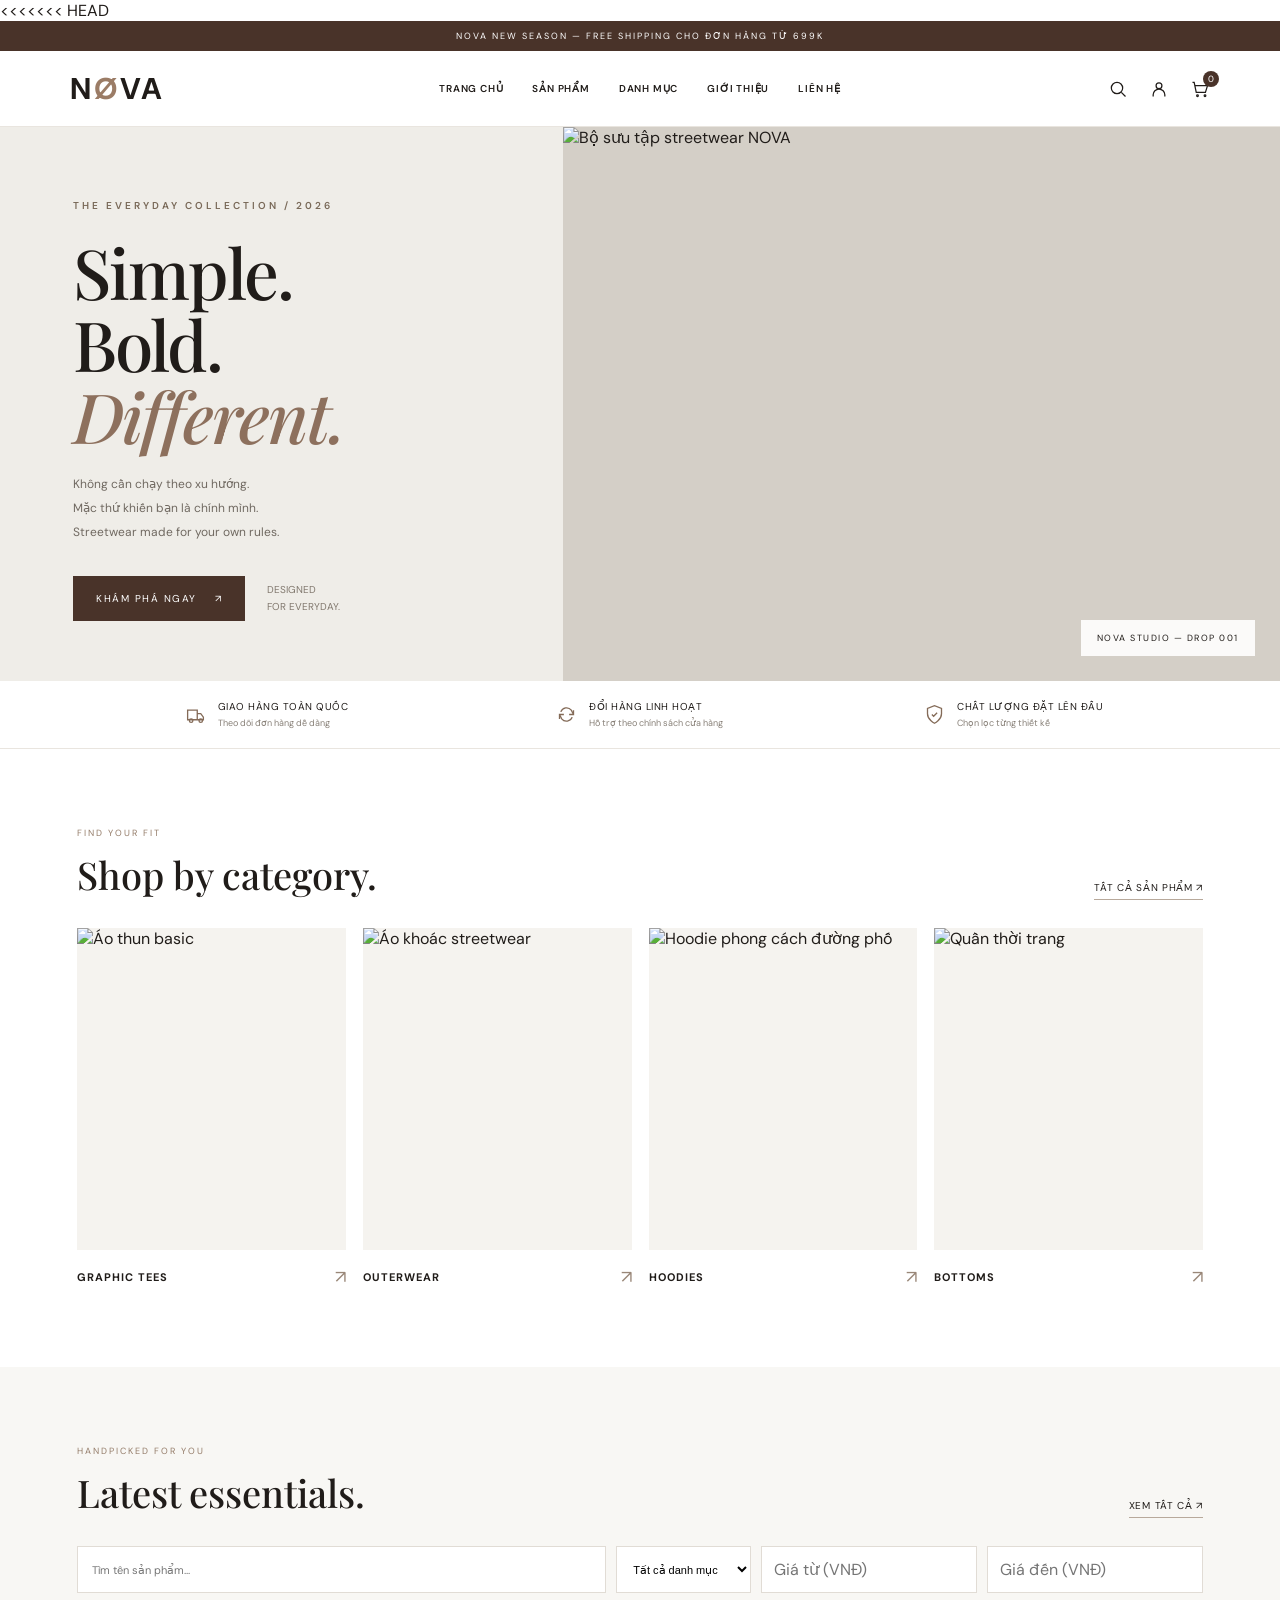
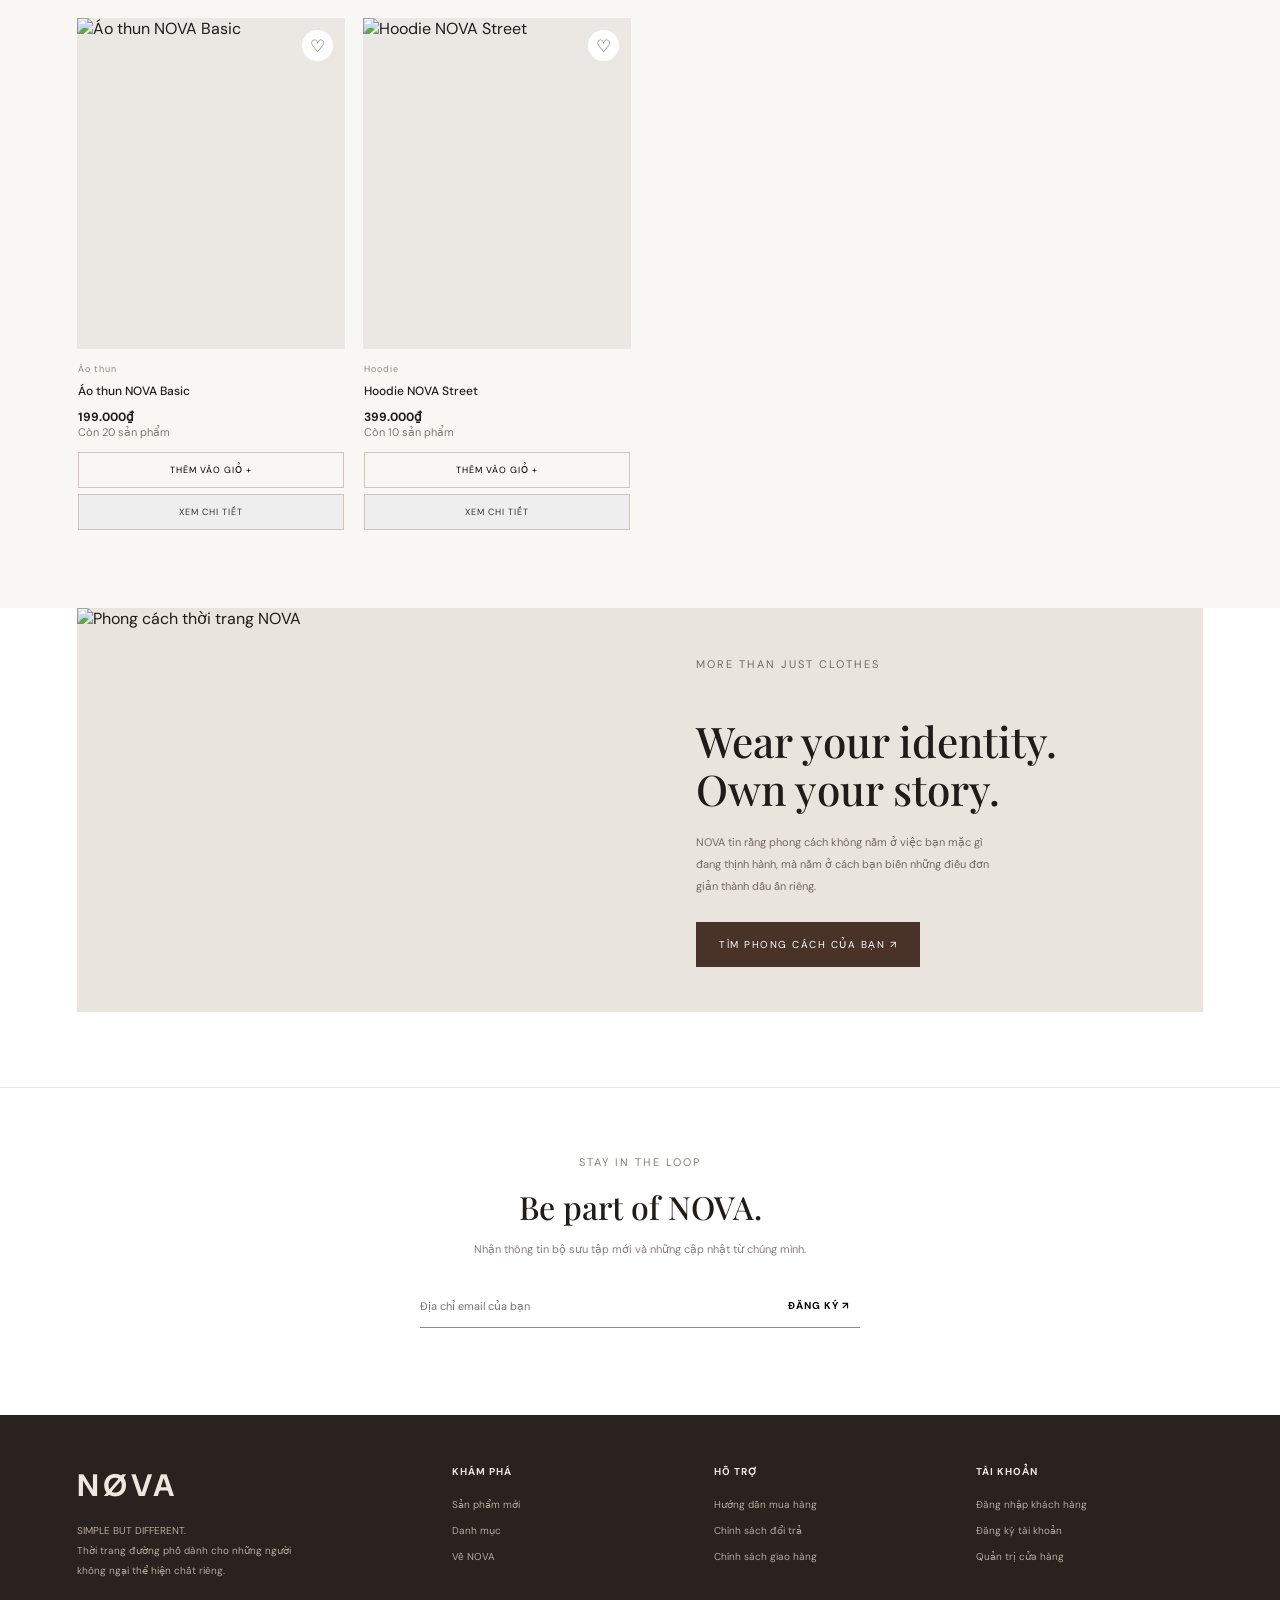
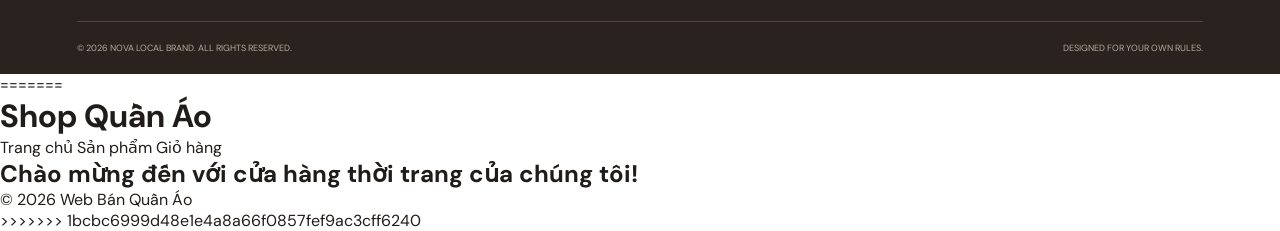
==== index.html @ 9c4a320a "Fresh commit: Day toan bo code do an" ====
<!DOCTYPE html>
<html lang="vi">
<head>
<<<<<<< HEAD
<meta charset="UTF-8">
<meta name="viewport" content="width=device-width, initial-scale=1.0">
<title>NOVA — Wear Your Identity</title>

<link rel="preconnect" href="https://fonts.googleapis.com">
<link rel="preconnect" href="https://fonts.gstatic.com" crossorigin>
<link href="https://fonts.googleapis.com/css2?family=DM+Sans:wght@400;500;600;700&family=Playfair+Display:wght@500;600;700&display=swap" rel="stylesheet">

<link rel="stylesheet" href="assets/css/index.css">
</head>

<body>

<div class="announcement">
    NOVA NEW SEASON — FREE SHIPPING CHO ĐƠN HÀNG TỪ 699K
</div>

<header class="header">
    <a href="index.html" class="logo">N<span>Ø</span>VA</a>

    <nav class="nav" id="mainNav">
        <a href="index.html">TRANG CHỦ</a>
        <a href="#products">SẢN PHẨM</a>
        <a href="#categories">DANH MỤC</a>
        <a href="#story">GIỚI THIỆU</a>
        <a href="#footer">LIÊN HỆ</a>
    </nav>

    <div class="header-actions">
        <button class="icon-btn menu-toggle" onclick="toggleMenu()" aria-label="Mở menu">
            <svg viewBox="0 0 24 24" fill="none" stroke="currentColor">
                <path d="M3 7h18M3 12h18M3 17h18"/>
            </svg>
        </button>

        <button class="icon-btn" onclick="focusSearch()" aria-label="Tìm kiếm">
            <svg viewBox="0 0 24 24" fill="none" stroke="currentColor">
                <circle cx="10.8" cy="10.8" r="6.8"/>
                <path d="m16 16 5 5"/>
            </svg>
        </button>

        <button class="icon-btn" onclick="openAccount()" aria-label="Tài khoản">
            <svg viewBox="0 0 24 24" fill="none" stroke="currentColor">
                <circle cx="12" cy="8" r="3.5"/>
                <path d="M5 21v-2a7 7 0 0 1 14 0v2"/>
            </svg>
        </button>

        <button class="icon-btn" onclick="openCart()" aria-label="Giỏ hàng">
            <svg viewBox="0 0 24 24" fill="none" stroke="currentColor">
                <path d="M3 4h2l2.5 12h11L21 8H6"/>
                <circle cx="9" cy="20" r="1"/>
                <circle cx="18" cy="20" r="1"/>
            </svg>
            <span class="cart-count" id="cartCount">0</span>
        </button>
    </div>
</header>

<main>

    <section class="hero">
        <div class="hero-copy">
            <span class="eyebrow">THE EVERYDAY COLLECTION / 2026</span>
            <h1>Simple.<br>Bold.<br><em>Different.</em></h1>

            <p class="hero-desc">
                Không cần chạy theo xu hướng.<br>
                Mặc thứ khiến bạn là chính mình.<br>
                Streetwear made for your own rules.
            </p>

            <div class="hero-bottom">
                <a class="btn-primary" href="#products">
                    KHÁM PHÁ NGAY <span>↗</span>
                </a>
                <span class="hero-note">DESIGNED<br>FOR EVERYDAY.</span>
            </div>
        </div>

        <div class="hero-image">
            <img
                src="https://images.unsplash.com/photo-1529139574466-a303027c1d8b?auto=format&fit=crop&w=1400&q=85"
                alt="Bộ sưu tập streetwear NOVA"
                fetchpriority="high">
            <div class="hero-label">NOVA STUDIO — DROP 001</div>
        </div>
    </section>

    <section class="benefits">
        <div class="benefit">
            <svg viewBox="0 0 24 24" fill="none" stroke="currentColor">
                <path d="M3 7h11v11H3zM14 11h4l3 4v3h-7z"/>
                <circle cx="7" cy="19" r="2"/><circle cx="18" cy="19" r="2"/>
            </svg>
            <div>GIAO HÀNG TOÀN QUỐC<small>Theo dõi đơn hàng dễ dàng</small></div>
        </div>

        <div class="benefit">
            <svg viewBox="0 0 24 24" fill="none" stroke="currentColor">
                <path d="M20 7v5h-5M4 17v-5h5"/>
                <path d="M5.5 9a7 7 0 0 1 12-2L20 12M4 12l2.5 5a7 7 0 0 0 12-2"/>
            </svg>
            <div>ĐỔI HÀNG LINH HOẠT<small>Hỗ trợ theo chính sách cửa hàng</small></div>
        </div>

        <div class="benefit">
            <svg viewBox="0 0 24 24" fill="none" stroke="currentColor">
                <path d="M12 22s8-4 8-11V5l-8-3-8 3v6c0 7 8 11 8 11z"/>
                <path d="m9 12 2 2 4-4"/>
            </svg>
            <div>CHẤT LƯỢNG ĐẶT LÊN ĐẦU<small>Chọn lọc từng thiết kế</small></div>
        </div>
    </section>

    <section class="section" id="categories">
        <div class="section-heading">
            <div>
                <p class="section-kicker">FIND YOUR FIT</p>
                <h2>Shop by category.</h2>
            </div>
            <a href="#products" class="text-link">TẤT CẢ SẢN PHẨM ↗</a>
        </div>

        <div class="categories">
            <a class="category-card" href="#products" onclick="filterCategory('Áo thun')">
                <div class="category-image">
                    <img src="https://images.unsplash.com/photo-1521572163474-6864f9cf17ab?auto=format&fit=crop&w=700&q=80" alt="Áo thun basic" loading="lazy">
                </div>
                <div class="category-caption"><h3>GRAPHIC TEES</h3><span>↗</span></div>
            </a>

            <a class="category-card" href="#products" onclick="filterCategory('Áo khoác')">
                <div class="category-image">
                    <img src="https://images.unsplash.com/photo-1551028719-00167b16eac5?auto=format&fit=crop&w=700&q=80" alt="Áo khoác streetwear" loading="lazy">
                </div>
                <div class="category-caption"><h3>OUTERWEAR</h3><span>↗</span></div>
            </a>

            <a class="category-card" href="#products" onclick="filterCategory('Hoodie')">
                <div class="category-image">
                    <img src="https://images.unsplash.com/photo-1556821840-3a63f95609a7?auto=format&fit=crop&w=700&q=80" alt="Hoodie phong cách đường phố" loading="lazy">
                </div>
                <div class="category-caption"><h3>HOODIES</h3><span>↗</span></div>
            </a>

            <a class="category-card" href="#products" onclick="filterCategory('Quần')">
                <div class="category-image">
                    <img src="https://images.unsplash.com/photo-1542272604-787c3835535d?auto=format&fit=crop&w=700&q=80" alt="Quần thời trang" loading="lazy">
                </div>
                <div class="category-caption"><h3>BOTTOMS</h3><span>↗</span></div>
            </a>
        </div>
    </section>

    <section class="section product-section" id="products">
        <div class="section-heading">
            <div>
                <p class="section-kicker">HANDPICKED FOR YOU</p>
                <h2>Latest essentials.</h2>
            </div>
            <a href="#products" class="text-link" onclick="clearFilter()">XEM TẤT CẢ ↗</a>
        </div>

        <div class="toolbar" style="display:flex;gap:10px;margin-bottom:25px;flex-wrap:wrap">
            <input
                id="productSearch"
                type="search"
                placeholder="Tìm tên sản phẩm..."
                oninput="renderProducts()"
                style="padding:12px 14px;flex:1;min-width:180px;border:1px solid #e1dcd5;outline-color:#8d705d;background:white;font-size:11px">

            <select id="categoryFilter" onchange="renderProducts()"
                style="padding:12px;border:1px solid #e1dcd5;background:white;font-size:11px;min-width:135px">
                <option value="">Tất cả danh mục</option>
                <option value="Áo thun">Áo thun</option>
                <option value="Áo khoác">Áo khoác</option>
                <option value="Hoodie">Hoodie</option>
                <option value="Quần">Quần</option>
                <option value="Phụ kiện">Phụ kiện</option>
            </select>
            <input id="minPrice" type="number" min="0" placeholder="Giá từ (VNĐ)" oninput="renderProducts()" style="padding:12px;border:1px solid #e1dcd5;min-width:130px">
            <input id="maxPrice" type="number" min="0" placeholder="Giá đến (VNĐ)" oninput="renderProducts()" style="padding:12px;border:1px solid #e1dcd5;min-width:130px">
        </div>

        <div class="product-grid" id="productGrid"></div>
        <p id="noProducts" style="display:none;text-align:center;padding:35px;font-size:12px;color:#81786e">Không tìm thấy sản phẩm phù hợp.</p>
    </section>

    <section class="editorial" id="story">
        <div class="editorial-image">
            <img src="https://images.unsplash.com/photo-1523398002811-999ca8dec234?auto=format&fit=crop&w=1000&q=85" alt="Phong cách thời trang NOVA" loading="lazy">
        </div>
        <div class="editorial-copy">
            <p class="section-kicker">MORE THAN JUST CLOTHES</p>
            <h2>Wear your identity.<br>Own your story.</h2>
            <p>
                NOVA tin rằng phong cách không nằm ở việc bạn mặc gì đang thịnh hành,
                mà nằm ở cách bạn biến những điều đơn giản thành dấu ấn riêng.
            </p>
            <a class="btn-primary" href="#categories">TÌM PHONG CÁCH CỦA BẠN ↗</a>
        </div>
    </section>

    <section class="newsletter">
        <p class="section-kicker">STAY IN THE LOOP</p>
        <h2>Be part of NOVA.</h2>
        <p>Nhận thông tin bộ sưu tập mới và những cập nhật từ chúng mình.</p>

        <form class="newsletter-form" onsubmit="subscribe(event)">
            <input type="email" id="newsletterEmail" placeholder="Địa chỉ email của bạn" required>
            <button type="submit">ĐĂNG KÝ ↗</button>
        </form>
        <p id="newsletterMessage" style="margin-top:12px"></p>
    </section>

</main>

<footer class="footer" id="footer">
    <div class="footer-main">
        <div class="footer-about">
            <div class="footer-logo">NØVA</div>
            <p>
                SIMPLE BUT DIFFERENT.<br>
                Thời trang đường phố dành cho những người
                không ngại thể hiện chất riêng.
            </p>
        </div>

        <div class="footer-col">
            <h4>KHÁM PHÁ</h4>
            <a href="#products">Sản phẩm mới</a>
            <a href="#categories">Danh mục</a>
            <a href="#story">Về NOVA</a>
        </div>

        <div class="footer-col">
            <h4>HỖ TRỢ</h4>
            <a href="#footer">Hướng dẫn mua hàng</a>
            <a href="#footer">Chính sách đổi trả</a>
            <a href="#footer">Chính sách giao hàng</a>
        </div>

        <div class="footer-col">
            <h4>TÀI KHOẢN</h4>
            <a href="login.html">Đăng nhập khách hàng</a>
            <a href="login.html">Đăng ký tài khoản</a>
            <a href="loginadmin.html">Quản trị cửa hàng</a>
        </div>
    </div>

    <div class="footer-bottom">
        <span>© 2026 NOVA LOCAL BRAND. ALL RIGHTS RESERVED.</span>
        <span>DESIGNED FOR YOUR OWN RULES.</span>
    </div>
</footer>

<div class="overlay" id="overlay" onclick="closeCart()"></div>

<aside class="cart-drawer" id="cartDrawer">
    <div class="cart-head">
        <h2>Your shopping bag.</h2>
        <button class="close-cart" onclick="closeCart()" aria-label="Đóng giỏ hàng">×</button>
    </div>

    <div id="cartItems"></div>

    <div class="cart-total">
        <span>TỔNG CỘNG</span>
        <span id="cartTotal">0₫</span>
    </div>

    <a href="#" onclick="openCheckout(event)" class="btn-primary cart-checkout">
        TIẾN HÀNH ĐẶT HÀNG ↗
    </a>

    <p style="font-size:10px;color:#94877d;line-height:1.8;margin-top:15px">
        Đăng nhập hoặc đăng ký tài khoản để tiếp tục mua sắm.
    </p>
</aside>

<div class="checkout-overlay" id="checkoutOverlay" onclick="closeCheckout()"></div>
<section class="checkout-modal" id="checkoutModal" role="dialog" aria-modal="true" aria-labelledby="checkoutTitle">
  <button class="checkout-close" type="button" onclick="closeCheckout()" aria-label="Đóng">×</button>
  <p class="eyebrow">NOVA CHECKOUT</p>
  <h2 id="checkoutTitle">Thông tin giao hàng</h2>
  <p class="checkout-note">Kiểm tra thông tin trước khi xác nhận đơn hàng của bạn.</p>
  <form id="checkoutForm" onsubmit="placeOrder(event)">
    <label for="checkoutName">Họ và tên</label>
    <input id="checkoutName" name="fullname" required autocomplete="name" />
    
    <label for="checkoutPhone">Số điện thoại</label>
    <input id="checkoutPhone" name="phone" type="tel" maxlength="10" placeholder="Nhập đúng 10 chữ số (ví dụ: 0912345678)" required autocomplete="tel" inputmode="numeric" oninput="this.value = this.value.replace(/[^0-9]/g, '').slice(0, 10);" pattern="[0-9]{10}" title="Số điện thoại phải gồm đúng 10 chữ số" />
    
    <label for="savedAddress">Địa chỉ đã lưu</label>
    <select id="savedAddress" onchange="selectSavedAddress()"><option value="">Nhập địa chỉ mới</option></select>
    
    <label for="checkoutAddress">Địa chỉ nhận hàng</label>
    <textarea id="checkoutAddress" name="address" required rows="3" placeholder="Số nhà, đường, phường/xã, quận/huyện, tỉnh/thành"></textarea>
    
    <label for="checkoutPayment">Phương thức thanh toán</label>
    <select id="checkoutPayment" name="payment_method" required>
      <option value="COD">Thanh toán khi nhận hàng (COD)</option>
      <option value="BANK_TRANSFER">Chuyển khoản ngân hàng</option>
    </select>
    
    <div class="checkout-total"><span>Tổng thanh toán</span><strong id="checkoutTotal">0₫</strong></div>
    <p id="checkoutMessage" class="checkout-message" role="status"></p>
    <button class="btn-primary checkout-submit" id="checkoutSubmit" type="submit">XÁC NHẬN ĐẶT HÀNG ↗</button>
  </form>
</section>

<div class="checkout-overlay" id="productDetailOverlay" onclick="closeProductDetail()"></div>
<section class="checkout-modal" id="productDetailModal" role="dialog" aria-modal="true" aria-labelledby="detailName">
  <button class="checkout-close" type="button" onclick="closeProductDetail()" aria-label="Đóng">×</button>
  <img id="detailImage" alt="" style="width:100%;max-height:260px;object-fit:cover;border-radius:8px;margin-bottom:14px">
  <p class="eyebrow" id="detailCategory"></p><h2 id="detailName"></h2><p id="detailPrice" class="product-price"></p>
  <p id="detailDescription"></p><p id="detailStock"></p>
  <button class="btn-primary checkout-submit" id="detailAddButton" type="button">THÊM VÀO GIỎ</button>
</section>

<div class="checkout-overlay" id="accountOverlay" onclick="closeAccount()"></div>
<section class="checkout-modal" id="accountModal" role="dialog" aria-modal="true" aria-labelledby="accountTitle">
  <button class="checkout-close" type="button" onclick="closeAccount()" aria-label="Đóng">×</button>
  <p class="eyebrow">NOVA ACCOUNT</p><h2 id="accountTitle">Tài khoản của bạn</h2><p id="accountStatus" class="checkout-message"></p>
  <form id="profileForm" onsubmit="saveProfile(event)">
    <label for="profileName">Họ tên</label><input id="profileName" required>
    
    <label for="profilePhone">Số điện thoại</label>
    <input id="profilePhone" type="tel" maxlength="10" placeholder="Nhập đúng 10 chữ số" required inputmode="numeric" oninput="this.value = this.value.replace(/[^0-9]/g, '').slice(0, 10);" pattern="[0-9]{10}" title="Số điện thoại phải gồm đúng 10 chữ số">
    
    <label for="profileAddress">Địa chỉ thường dùng</label><textarea id="profileAddress" rows="2"></textarea>
    <button class="btn-primary checkout-submit" type="submit">LƯU THÔNG TIN</button>
  </form>
  <div style="display:flex;gap:10px;flex-wrap:wrap;margin-top:14px">
    <button class="btn-primary" id="btnOrderHistory" type="button" onclick="showOrderHistory()">ĐƠN HÀNG ĐÃ MUA</button>
    <button class="btn-primary" id="btnLogout" type="button" onclick="customerLogout()">ĐĂNG XUẤT</button>
    <a class="btn-primary" id="btnLoginRegister" href="login.html">ĐĂNG NHẬP / ĐĂNG KÝ</a>
  </div>
  <div id="customerOrderHistory" style="margin-top:16px"></div>
</section>

<div class="toast" id="toast" role="status"></div>

<script src="js/index.js"></script>

=======
    <meta charset="UTF-8">
    <meta name="viewport" content="width=device-width, initial-scale=1.0">
    <title>Web Bán Quần Áo</title>
    <!-- Liên kết file CSS -->
    <link rel="stylesheet" href="assets/css/style.css">
    <link rel="stylesheet" href="assets/css/home.css">
</head>
<body>
    <!-- Header của trang web -->
    <header>
        <h1>Shop Quần Áo</h1>
        <nav>
            <a href="index.html">Trang chủ</a>
            <a href="products.html">Sản phẩm</a>
            <a href="cart.html">Giỏ hàng</a>
        </nav>
    </header>

    <!-- Nội dung chính -->
    <main>
        <h2>Chào mừng đến với cửa hàng thời trang của chúng tôi!</h2>
    </main>

    <!-- Footer -->
    <footer>
        <p>&copy; 2026 Web Bán Quần Áo</p>
    </footer>

    <!-- Liên kết file JavaScript -->
    <script src="assets/js/main.js"></script>
>>>>>>> 1bcbc6999d48e1e4a8a66f0857fef9ac3cff6240
</body>
</html>
---- assets/css/index.css ----
/* CSS được tách từ index.html; giữ nguyên giao diện gốc NOVA. */
:root {
    --brown: #493329;
    --dark: #201c19;
    --cream: #f5f3ef;
    --white: #fff;
    --gray: #888078;
    --line: #e9e5df;
}

* {
    margin: 0;
    padding: 0;
    box-sizing: border-box;
}

html { scroll-behavior: smooth; }

body {
    font-family: 'DM Sans', sans-serif;
    color: var(--dark);
    background: #fff;
}

a {
    color: inherit;
    text-decoration: none;
}

button, input { font: inherit; }
button { cursor: pointer; }

/* ANNOUNCEMENT */

.announcement {
    height: 30px;
    display: flex;
    justify-content: center;
    align-items: center;
    background: var(--brown);
    color: white;
    font-size: 9px;
    letter-spacing: 2px;
    text-align: center;
    padding: 0 10px;
}

/* HEADER */

.header {
    height: 76px;
    padding: 0 5.5%;
    display: grid;
    grid-template-columns: 1fr auto 1fr;
    align-items: center;
    border-bottom: 1px solid var(--line);
    background: #fff;
    position: sticky;
    top: 0;
    z-index: 100;
}

.logo {
    font-size: 30px;
    font-weight: 700;
    letter-spacing: 3px;
}

.logo span { color: #9b7c66; }

.nav {
    display: flex;
    gap: 29px;
    align-items: center;
    height: 100%;
}

.nav a {
    height: 100%;
    display: flex;
    align-items: center;
    font-size: 10px;
    font-weight: 600;
    letter-spacing: .8px;
    position: relative;
}

.nav a::after {
    content: "";
    position: absolute;
    height: 1px;
    bottom: 20px;
    left: 0;
    width: 0;
    background: var(--brown);
    transition: .25s;
}

.nav a:hover::after { width: 100%; }

.header-actions {
    display: flex;
    justify-content: flex-end;
    align-items: center;
    gap: 21px;
}

.icon-btn {
    border: none;
    background: transparent;
    color: var(--dark);
    display: flex;
    align-items: center;
    justify-content: center;
    position: relative;
}

.icon-btn svg {
    width: 20px;
    height: 20px;
    stroke-width: 1.5;
}

.cart-count {
    position: absolute;
    right: -9px;
    top: -8px;
    background: var(--brown);
    color: white;
    border-radius: 50%;
    font-size: 9px;
    width: 16px;
    height: 16px;
    display: grid;
    place-items: center;
}

.menu-toggle { display: none; }

/* HERO */

.hero {
    margin: 0 0 0;
    background: #efede8;
    min-height: 540px;
    display: grid;
    grid-template-columns: 44% 56%;
    overflow: hidden;
}

.hero-copy {
    padding: 72px 8% 60px 13%;
    display: flex;
    flex-direction: column;
    align-items: flex-start;
    justify-content: center;
    position: relative;
    z-index: 2;
}

.eyebrow {
    font-size: 10px;
    letter-spacing: 3px;
    color: #796958;
    font-weight: 600;
}

.hero h1 {
    font-family: 'Playfair Display', Georgia, serif;
    font-size: clamp(45px, 5.4vw, 77px);
    font-weight: 500;
    line-height: 1.04;
    letter-spacing: -2px;
    margin: 24px 0 20px;
}

.hero h1 em {
    font-weight: 500;
    color: #8d705d;
}

.hero-desc {
    font-size: 12px;
    color: #706961;
    line-height: 2;
    max-width: 280px;
}

.hero-bottom {
    margin-top: 32px;
    display: flex;
    align-items: center;
    gap: 22px;
}

.btn-primary {
    display: inline-flex;
    justify-content: center;
    align-items: center;
    gap: 18px;
    background: var(--brown);
    color: white;
    border: 1px solid var(--brown);
    padding: 15px 22px;
    font-size: 10px;
    letter-spacing: 1.5px;
    transition: .25s;
}

.btn-primary:hover {
    background: #725342;
    border-color: #725342;
}

.hero-note {
    font-size: 10px;
    color: #81786e;
    line-height: 1.7;
}

.hero-image {
    min-height: 540px;
    position: relative;
    background: #d4cfc7;
    overflow: hidden;
}

.hero-image img {
    position: absolute;
    width: 100%;
    height: 100%;
    inset: 0;
    object-fit: cover;
    object-position: center 40%;
    transition: transform .8s;
}

.hero:hover .hero-image img { transform: scale(1.025); }

.hero-label {
    position: absolute;
    bottom: 25px;
    right: 25px;
    background: rgba(255,255,255,.9);
    padding: 12px 16px;
    font-size: 9px;
    letter-spacing: 1.5px;
}

/* TRUST STRIP */

.benefits {
    display: grid;
    grid-template-columns: repeat(3,1fr);
    border-bottom: 1px solid var(--line);
    padding: 19px 7%;
    gap: 20px;
}

.benefit {
    display: flex;
    align-items: center;
    justify-content: center;
    gap: 12px;
    font-size: 10px;
    letter-spacing: .5px;
}

.benefit svg {
    width: 21px;
    height: 21px;
    stroke: #846b58;
    stroke-width: 1.5;
    flex-shrink: 0;
}

.benefit small {
    display: block;
    font-size: 9px;
    color: var(--gray);
    margin-top: 4px;
    letter-spacing: 0;
}

/* SECTION */

.section {
    padding: 78px 6%;
}

.section-heading {
    display: flex;
    justify-content: space-between;
    align-items: flex-end;
    gap: 20px;
    margin-bottom: 28px;
}

.section-kicker {
    font-size: 9px;
    letter-spacing: 2px;
    color: #947c69;
    margin-bottom: 10px;
}

.section-heading h2 {
    font-family: 'Playfair Display', Georgia, serif;
    font-size: clamp(27px, 3vw, 38px);
    font-weight: 500;
}

.text-link {
    font-size: 10px;
    letter-spacing: .7px;
    border-bottom: 1px solid #b8a99b;
    padding-bottom: 5px;
    white-space: nowrap;
}

/* CATEGORY */

.categories {
    display: grid;
    grid-template-columns: repeat(4,1fr);
    gap: 17px;
}

.category-card { min-width: 0; }

.category-image {
    aspect-ratio: 3 / 3.6;
    overflow: hidden;
    background: var(--cream);
    position: relative;
}

.category-image img {
    width: 100%;
    height: 100%;
    object-fit: cover;
    transition: transform .5s;
}

.category-card:hover .category-image img {
    transform: scale(1.05);
}

.category-caption {
    padding-top: 15px;
    display: flex;
    justify-content: space-between;
    align-items: center;
}

.category-caption h3 {
    font-size: 11px;
    letter-spacing: 1px;
}

.category-caption span {
    font-size: 18px;
    color: #998778;
}

/* PRODUCT */

.product-section { background: #f8f7f4; }

.product-grid {
    display: grid;
    grid-template-columns: repeat(4,minmax(0,1fr));
    gap: 18px;
}

.product-card { min-width: 0; }

.product-image {
    background: #ebe8e3;
    position: relative;
    overflow: hidden;
    aspect-ratio: 3 / 3.7;
}

.product-image img {
    width: 100%;
    height: 100%;
    object-fit: cover;
    transition: transform .55s;
}

.product-card:hover .product-image img {
    transform: scale(1.045);
}

.product-tag {
    position: absolute;
    top: 12px;
    left: 12px;
    padding: 7px 9px;
    background: #fff;
    font-size: 8px;
    letter-spacing: 1px;
}

.heart-btn {
    position: absolute;
    right: 12px;
    top: 12px;
    background: white;
    border: none;
    width: 31px;
    height: 31px;
    border-radius: 50%;
    font-size: 17px;
    color: #57453a;
}

.product-info { padding: 14px 1px 0; }

.product-category {
    font-size: 9px;
    color: #94877d;
    letter-spacing: 1px;
    margin-bottom: 7px;
}

.product-name {
    font-size: 12px;
    font-weight: 500;
    line-height: 1.5;
}

.product-price {
    font-size: 12px;
    font-weight: 700;
    margin-top: 9px;
}

.product-price del {
    font-size: 10px;
    color: #a29a93;
    font-weight: 400;
    margin-left: 5px;
}

.add-btn {
    margin-top: 13px;
    padding: 11px 8px;
    width: 100%;
    background: transparent;
    border: 1px solid #cfc5bb;
    font-size: 9px;
    letter-spacing: 1px;
    transition: .2s;
}

.add-btn:hover {
    background: var(--brown);
    color: white;
    border-color: var(--brown);
}

/* EDITORIAL BANNER */

.editorial {
    margin: 0 6% 75px;
    min-height: 340px;
    background: #e9e4dd;
    display: grid;
    grid-template-columns: 1fr 1fr;
    overflow: hidden;
}

.editorial-image {
    min-height: 340px;
    overflow: hidden;
}

.editorial-image img {
    width: 100%;
    height: 100%;
    object-fit: cover;
}

.editorial-copy {
    padding: 45px 10%;
    display: flex;
    flex-direction: column;
    justify-content: center;
    align-items: flex-start;
}

.editorial-copy h2 {
    font: 500 clamp(30px,3.3vw,46px)/1.15 'Playfair Display', Georgia, serif;
    margin: 17px 0;
}

.editorial-copy p {
    color: #746a60;
    font-size: 11px;
    line-height: 2;
    max-width: 300px;
    margin-bottom: 25px;
}

/* NEWSLETTER */

.newsletter {
    text-align: center;
    padding: 65px 20px 75px;
    border-top: 1px solid var(--line);
}

.newsletter h2 {
    font: 500 32px 'Playfair Display', Georgia, serif;
    margin: 12px 0;
}

.newsletter p {
    font-size: 11px;
    color: var(--gray);
    line-height: 1.8;
}

.newsletter-form {
    display: flex;
    max-width: 440px;
    margin: 25px auto 0;
    border-bottom: 1px solid #988879;
}

.newsletter-form input {
    flex: 1;
    min-width: 0;
    padding: 14px 0;
    border: none;
    outline: none;
    font-size: 11px;
}

.newsletter-form button {
    border: none;
    background: white;
    font-size: 10px;
    font-weight: 700;
    letter-spacing: 1px;
    padding: 0 10px;
}

/* FOOTER */

.footer {
    background: #29221e;
    color: #eee7e0;
    padding: 50px 6% 20px;
}

.footer-main {
    display: grid;
    grid-template-columns: 1.5fr 1fr 1fr 1fr;
    gap: 35px;
    padding-bottom: 40px;
}

.footer-logo {
    font-size: 31px;
    font-weight: 700;
    letter-spacing: 4px;
}

.footer-about p {
    color: #b7a99d;
    font-size: 10px;
    line-height: 2;
    max-width: 230px;
    margin-top: 15px;
}

.footer-col h4 {
    font-size: 10px;
    letter-spacing: 1px;
    margin-bottom: 20px;
}

.footer-col a {
    display: block;
    font-size: 10px;
    color: #b7a99d;
    margin-bottom: 13px;
}

.footer-col a:hover { color: white; }

.footer-bottom {
    border-top: 1px solid #51443b;
    padding-top: 20px;
    display: flex;
    justify-content: space-between;
    gap: 15px;
    flex-wrap: wrap;
    color: #b7a99d;
    font-size: 9px;
}

/* CART DRAWER */

.overlay {
    position: fixed;
    inset: 0;
    background: rgba(0,0,0,.35);
    z-index: 199;
    display: none;
}

.overlay.show { display: block; }

.cart-drawer {
    position: fixed;
    right: -420px;
    top: 0;
    height: 100%;
    width: min(390px,100%);
    z-index: 200;
    background: white;
    padding: 25px;
    transition: right .3s;
    overflow-y: auto;
}

.cart-drawer.show { right: 0; }

.cart-head {
    display: flex;
    justify-content: space-between;
    align-items: center;
    padding-bottom: 20px;
    border-bottom: 1px solid var(--line);
}

.cart-head h2 {
    font: 500 25px 'Playfair Display', Georgia, serif;
}

.close-cart {
    border: none;
    background: none;
    font-size: 25px;
}

.cart-item {
    padding: 17px 0;
    border-bottom: 1px solid var(--line);
    font-size: 12px;
    line-height: 2;
}

.cart-item button {
    border: none;
    background: transparent;
    text-decoration: underline;
    font-size: 10px;
    color: #80604a;
}

.cart-total {
    display: flex;
    justify-content: space-between;
    padding: 22px 0;
    font-size: 13px;
    font-weight: 700;
}

.cart-checkout { width: 100%; }

.toast {
    position: fixed;
    left: 50%;
    bottom: 25px;
    transform: translate(-50%,20px);
    background: #30231c;
    color: white;
    padding: 13px 22px;
    font-size: 11px;
    opacity: 0;
    pointer-events: none;
    transition: .25s;
    z-index: 300;
}

.toast.show {
    opacity: 1;
    transform: translate(-50%,0);
}


.checkout-overlay { position: fixed; inset: 0; background: rgba(24,18,14,.58); opacity: 0; visibility: hidden; transition: .25s; z-index: 400; }
.checkout-overlay.show { opacity: 1; visibility: visible; }
.checkout-modal { position: fixed; z-index: 401; top: 50%; left: 50%; width: min(560px, calc(100% - 30px)); max-height: 88vh; overflow-y: auto; padding: 34px; background: #fffdfb; color: #30231c; transform: translate(-50%,-46%); opacity: 0; visibility: hidden; transition: .25s; box-shadow: 0 18px 70px rgba(0,0,0,.2); }
.checkout-modal.show { transform: translate(-50%,-50%); opacity: 1; visibility: visible; }
.checkout-close { position: absolute; top: 12px; right: 16px; border: 0; background: transparent; font-size: 28px; cursor: pointer; color: #30231c; }
.checkout-modal h2 { margin: 7px 0 8px; font-size: 26px; }
.checkout-note { margin: 0 0 22px; color: #887d74; font-size: 12px; line-height: 1.6; }
.checkout-modal form { display: grid; gap: 9px; }
.checkout-modal label { margin-top: 5px; font-size: 11px; font-weight: 700; }
.checkout-modal input, .checkout-modal textarea, .checkout-modal select { width: 100%; box-sizing: border-box; border: 1px solid #ddd2c8; border-radius: 0; background: white; padding: 12px; color: #30231c; font: inherit; font-size: 13px; outline-color: #80604a; }
.checkout-total { display: flex; justify-content: space-between; align-items: center; padding: 17px 0 8px; border-top: 1px solid #e8ded6; margin-top: 12px; font-size: 13px; }
.checkout-total strong { font-size: 18px; }
.checkout-message { color: #a33c32; font-size: 12px; min-height: 14px; margin: 0; }
.checkout-submit { width: 100%; border: 0; cursor: pointer; padding: 15px; }
.checkout-submit:disabled { opacity: .6; cursor: wait; }
@media (max-width: 520px) { .checkout-modal { padding: 28px 20px; } .checkout-modal h2 { font-size: 22px; } }

/* RESPONSIVE */

@media (max-width: 900px) {
    .header { padding: 0 4%; }
    .nav { gap: 15px; }
    .nav a { font-size: 9px; }
    .hero { grid-template-columns: 46% 54%; min-height: 450px; }
    .hero-image { min-height: 450px; }
    .hero-copy { padding-left: 9%; }
    .section { padding: 58px 4%; }
    .product-grid, .categories { gap: 12px; }
    .footer-main { grid-template-columns: repeat(2,1fr); }
}

@media (max-width: 650px) {
    .announcement { font-size: 8px; letter-spacing: 1px; }
    .header {
        height: 65px;
        grid-template-columns: 1fr auto auto;
        gap: 18px;
    }
    .logo { font-size: 25px; }
    .menu-toggle { display: flex; }
    .nav {
        display: none;
        position: absolute;
        top: 65px;
        left: 0;
        width: 100%;
        height: auto;
        background: white;
        padding: 12px 6% 20px;
        border-bottom: 1px solid var(--line);
        flex-direction: column;
        align-items: stretch;
        gap: 0;
    }
    .nav.open { display: flex; }
    .nav a { height: 43px; font-size: 10px; }
    .nav a::after { display: none; }
    .header-actions { gap: 15px; }
    .hero { display: flex; flex-direction: column-reverse; }
    .hero-image { min-height: 340px; height: 340px; }
    .hero-copy { padding: 38px 7% 42px; }
    .hero h1 { font-size: 54px; margin: 18px 0; }
    .hero-bottom { margin-top: 23px; }
    .benefits { padding: 17px 4%; gap: 8px; }
    .benefit { gap: 6px; font-size: 8px; align-items: flex-start; }
    .benefit svg { width: 17px; height: 17px; }
    .benefit small { font-size: 8px; }
    .section { padding: 48px 5%; }
    .section-heading { align-items: flex-end; }
    .section-heading h2 { font-size: 28px; }
    .categories { grid-template-columns: repeat(2,minmax(0,1fr)); gap: 24px 12px; }
    .category-image { aspect-ratio: 3/3.5; }
    .product-grid { grid-template-columns: repeat(2,minmax(0,1fr)); gap: 25px 12px; }
    .product-name { font-size: 11px; }
    .product-image { aspect-ratio: 3/3.8; }
    .editorial { margin: 0 5% 50px; grid-template-columns: 1fr; }
    .editorial-image { min-height: 280px; height: 280px; }
    .editorial-copy { padding: 35px 8%; }
    .newsletter { padding: 50px 20px; }
    .newsletter h2 { font-size: 27px; }
    .footer { padding: 38px 6% 20px; }
    .footer-main { gap: 30px 18px; }
}

@media (max-width: 370px) {
    .header { gap: 10px; }
    .header-actions { gap: 11px; }
    .benefit { flex-direction: column; }
    .hero h1 { font-size: 45px; }
}
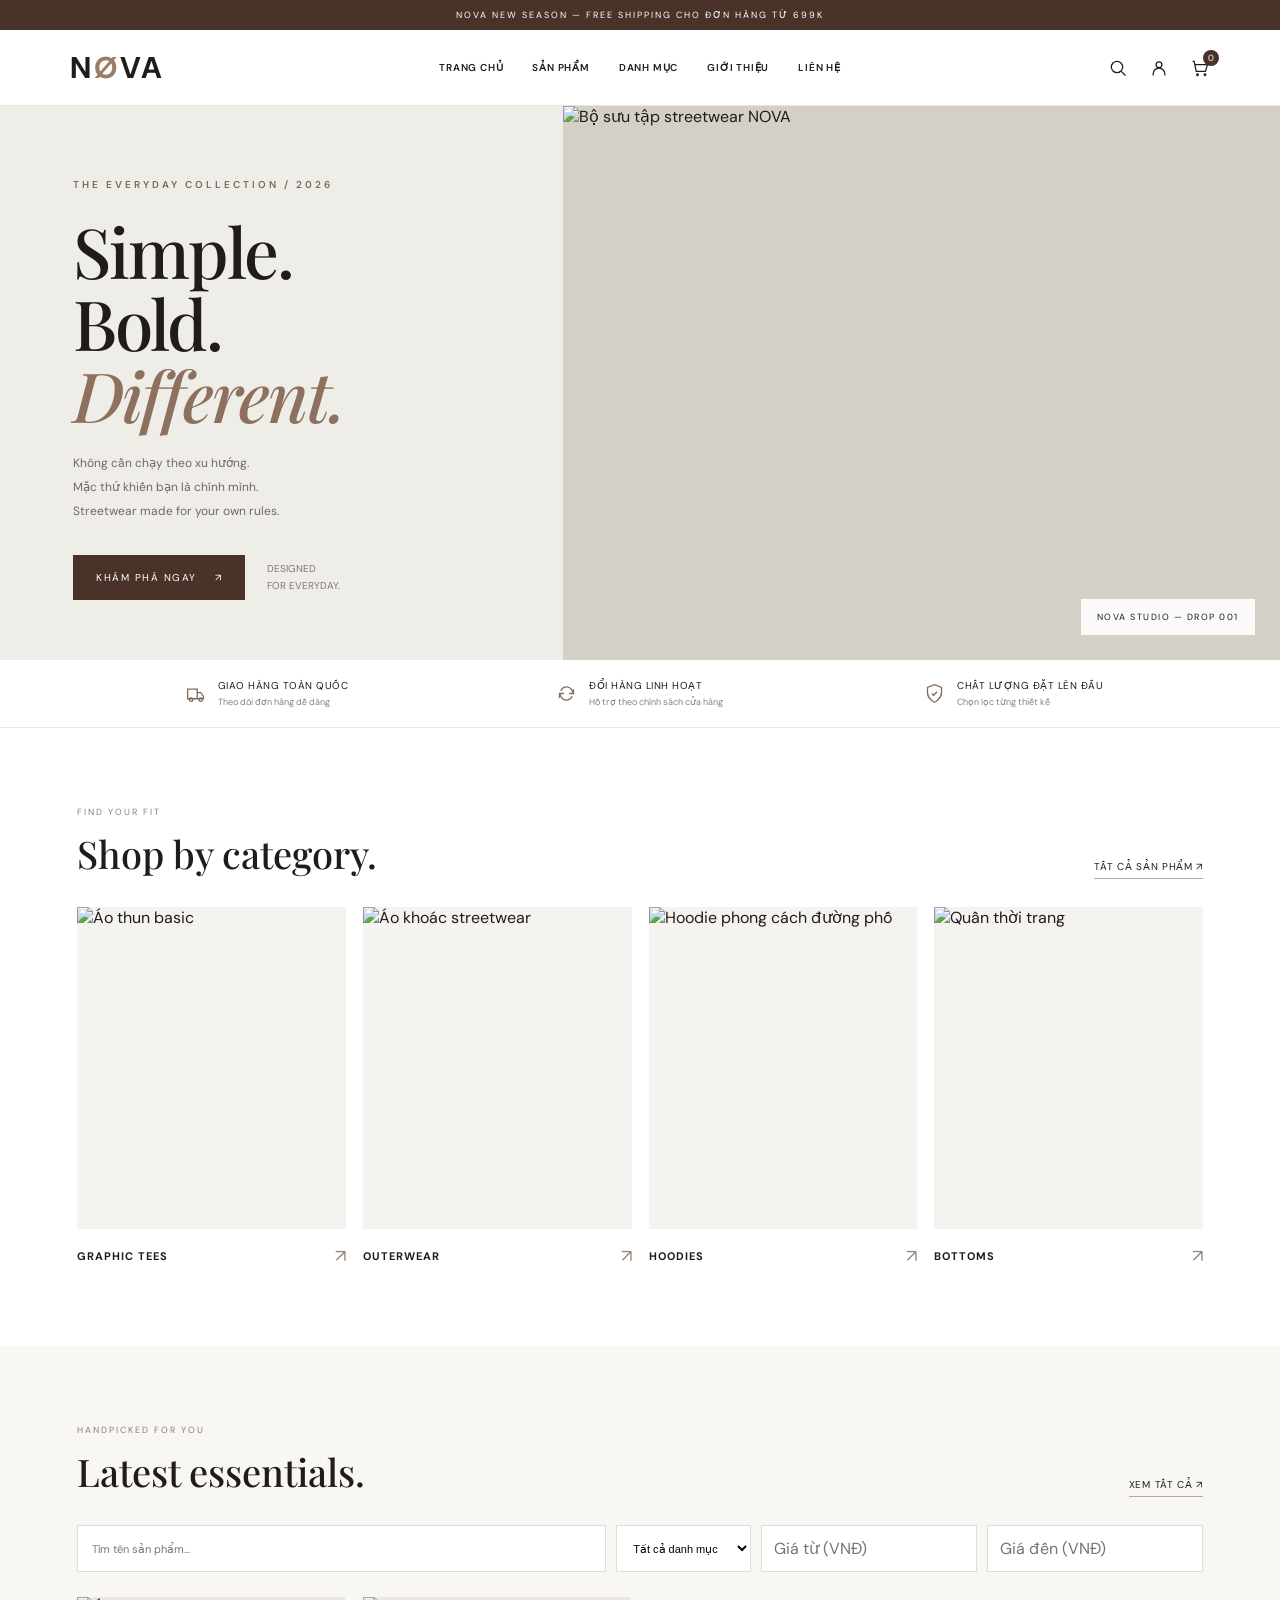
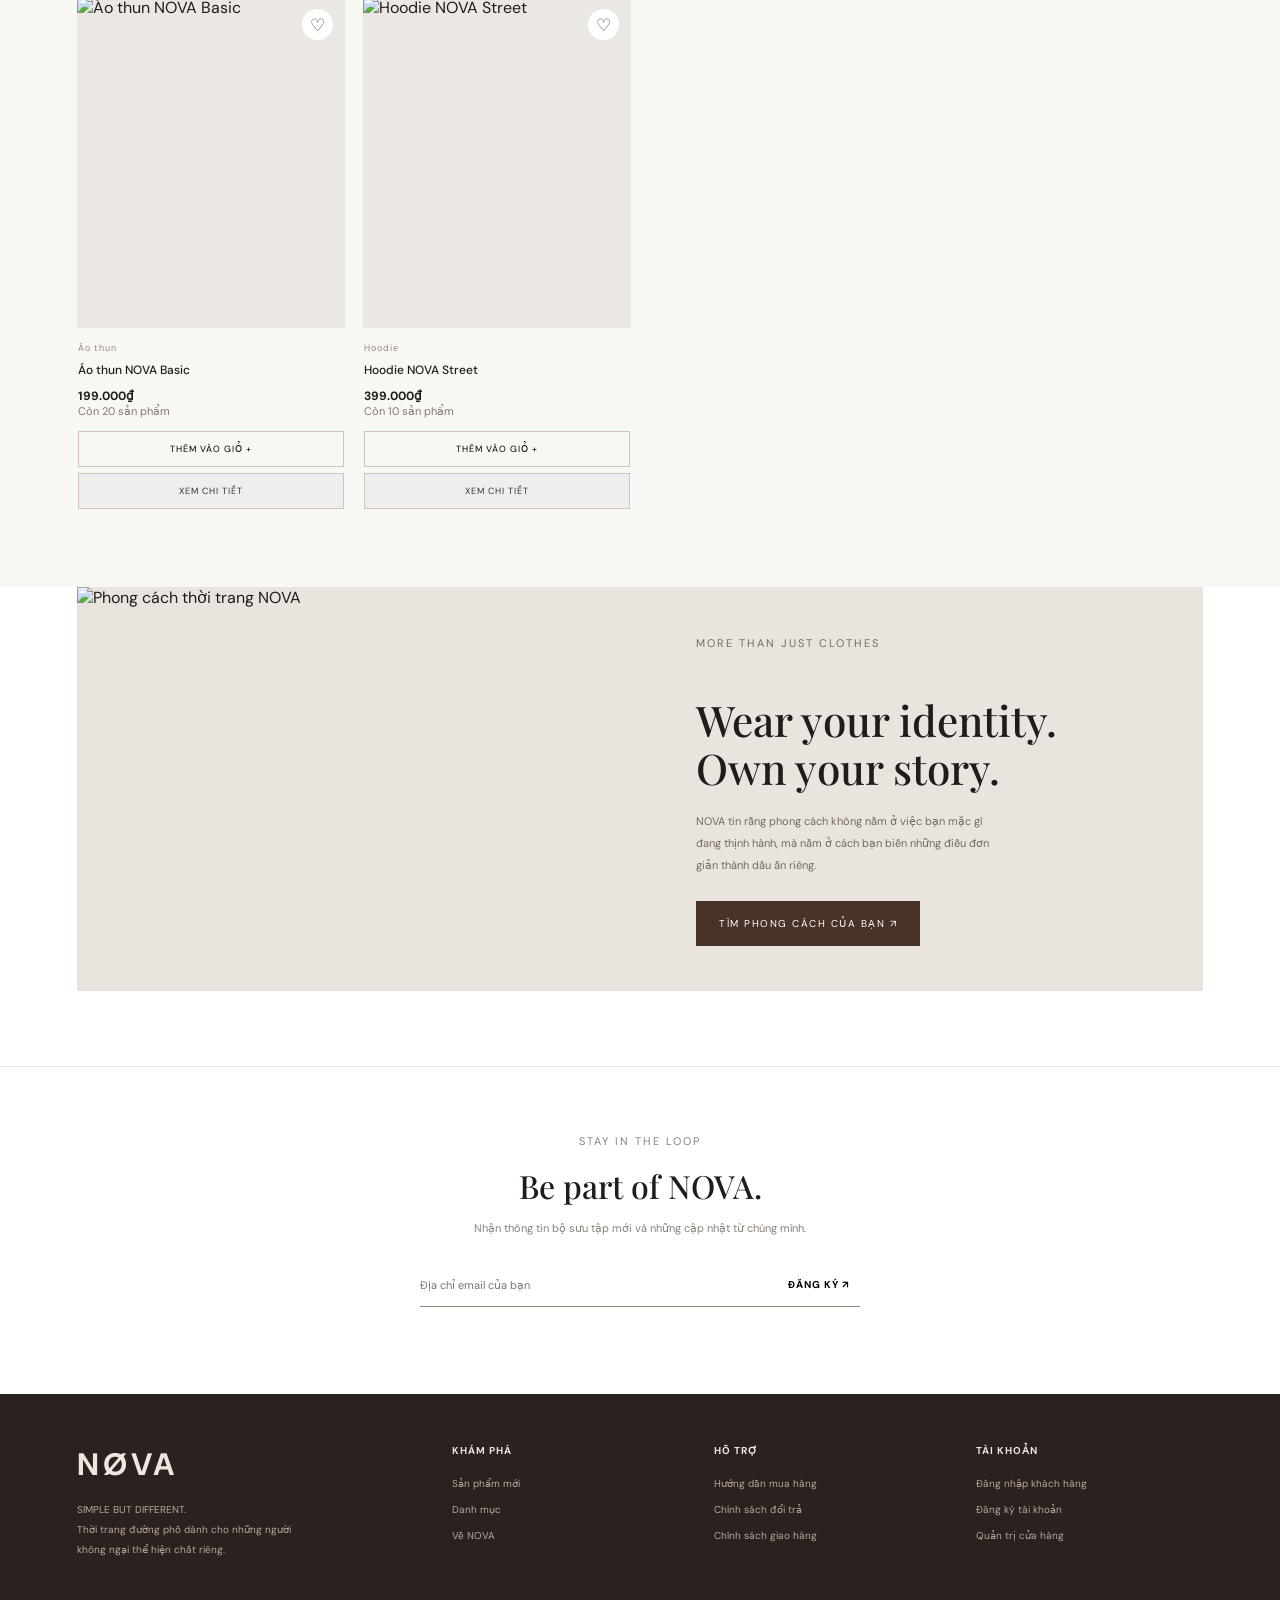
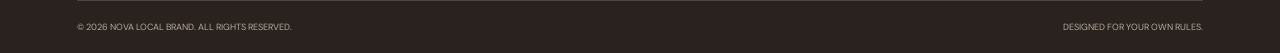
==== commit 8ab0c397: "fix giao diện" ====
--- a/index.html
+++ b/index.html
@@ -1,7 +1,6 @@
 <!DOCTYPE html>
 <html lang="vi">
 <head>
-<<<<<<< HEAD
 <meta charset="UTF-8">
 <meta name="viewport" content="width=device-width, initial-scale=1.0">
 <title>NOVA — Wear Your Identity</title>
@@ -44,12 +43,15 @@
             </svg>
         </button>
 
-        <button class="icon-btn" onclick="openAccount()" aria-label="Tài khoản">
-            <svg viewBox="0 0 24 24" fill="none" stroke="currentColor">
-                <circle cx="12" cy="8" r="3.5"/>
-                <path d="M5 21v-2a7 7 0 0 1 14 0v2"/>
-            </svg>
-        </button>
+        <div style="display:flex;align-items:center;gap:4px">
+            <button class="icon-btn" onclick="openAccount()" aria-label="Tài khoản">
+                <svg viewBox="0 0 24 24" fill="none" stroke="currentColor">
+                    <circle cx="12" cy="8" r="3.5"/>
+                    <path d="M5 21v-2a7 7 0 0 1 14 0v2"/>
+                </svg>
+            </button>
+            <span id="headerCustomerName" onclick="openAccount()" style="font-size:11px;font-weight:600;letter-spacing:0.5px;cursor:pointer;display:none;color:#493329;max-width:110px;overflow:hidden;text-overflow:ellipsis;white-space:nowrap" title="Xem tài khoản của bạn"></span>
+        </div>
 
         <button class="icon-btn" onclick="openCart()" aria-label="Giỏ hàng">
             <svg viewBox="0 0 24 24" fill="none" stroke="currentColor">
@@ -280,33 +282,71 @@
     </a>
 
     <p style="font-size:10px;color:#94877d;line-height:1.8;margin-top:15px">
-        Đăng nhập hoặc đăng ký tài khoản để tiếp tục mua sắm.
+        Khách hàng cần đăng nhập để thao tác và thanh toán giỏ hàng.
     </p>
 </aside>
 
+<!-- MODAL THANH TOÁN (CHECKOUT) -->
 <div class="checkout-overlay" id="checkoutOverlay" onclick="closeCheckout()"></div>
-<section class="checkout-modal" id="checkoutModal" role="dialog" aria-modal="true" aria-labelledby="checkoutTitle">
+<section class="checkout-modal" id="checkoutModal" role="dialog" aria-modal="true" aria-labelledby="checkoutTitle" style="max-height:90vh;overflow-y:auto">
   <button class="checkout-close" type="button" onclick="closeCheckout()" aria-label="Đóng">×</button>
   <p class="eyebrow">NOVA CHECKOUT</p>
   <h2 id="checkoutTitle">Thông tin giao hàng</h2>
   <p class="checkout-note">Kiểm tra thông tin trước khi xác nhận đơn hàng của bạn.</p>
+  
   <form id="checkoutForm" onsubmit="placeOrder(event)">
-    <label for="checkoutName">Họ và tên</label>
+    <label for="checkoutName">Họ và tên người nhận</label>
     <input id="checkoutName" name="fullname" required autocomplete="name" />
     
-    <label for="checkoutPhone">Số điện thoại</label>
+    <label for="checkoutPhone">Số điện thoại nhận hàng</label>
     <input id="checkoutPhone" name="phone" type="tel" maxlength="10" placeholder="Nhập đúng 10 chữ số (ví dụ: 0912345678)" required autocomplete="tel" inputmode="numeric" oninput="this.value = this.value.replace(/[^0-9]/g, '').slice(0, 10);" pattern="[0-9]{10}" title="Số điện thoại phải gồm đúng 10 chữ số" />
     
-    <label for="savedAddress">Địa chỉ đã lưu</label>
-    <select id="savedAddress" onchange="selectSavedAddress()"><option value="">Nhập địa chỉ mới</option></select>
-    
-    <label for="checkoutAddress">Địa chỉ nhận hàng</label>
-    <textarea id="checkoutAddress" name="address" required rows="3" placeholder="Số nhà, đường, phường/xã, quận/huyện, tỉnh/thành"></textarea>
+    <label style="font-weight:600;margin-top:12px;display:block">Địa chỉ nhận hàng</label>
+    <div style="display:flex;gap:16px;margin:8px 0 12px;font-size:12px">
+        <label style="display:inline-flex;align-items:center;gap:6px;cursor:pointer">
+            <input type="radio" name="addressOption" value="saved" id="addrOptSaved" checked onchange="toggleAddressOption()">
+            Địa chỉ từ tài khoản
+        </label>
+        <label style="display:inline-flex;align-items:center;gap:6px;cursor:pointer">
+            <input type="radio" name="addressOption" value="new" id="addrOptNew" onchange="toggleAddressOption()">
+            Nhập địa chỉ giao hàng mới
+        </label>
+    </div>
+
+    <!-- Khối địa chỉ từ tài khoản -->
+    <div id="savedAddressBlock" style="margin-bottom:14px;padding:12px;background:#f9f7f4;border:1px solid #e1dcd5;font-size:12px;border-radius:4px">
+        <div id="savedAddressText" style="color:#493329;line-height:1.5">Chưa có địa chỉ lưu trong tài khoản.</div>
+    </div>
+
+    <!-- Khối nhập địa chỉ mới -->
+    <div id="newAddressBlock" style="display:none;margin-bottom:14px">
+        <div style="display:grid;grid-template-columns:1fr 1fr;gap:10px;margin-bottom:8px">
+            <div>
+                <label for="newProvince" style="font-size:11px">Tỉnh / Thành phố *</label>
+                <input id="newProvince" placeholder="VD: TP. Hồ Chí Minh" style="width:100%;padding:10px;border:1px solid #e1dcd5;box-sizing:border-box">
+            </div>
+            <div>
+                <label for="newDistrict" style="font-size:11px">Quận / Huyện *</label>
+                <input id="newDistrict" placeholder="VD: Quận 5" style="width:100%;padding:10px;border:1px solid #e1dcd5;box-sizing:border-box">
+            </div>
+        </div>
+        <div style="display:grid;grid-template-columns:1fr 1fr;gap:10px;margin-bottom:8px">
+            <div>
+                <label for="newWard" style="font-size:11px">Phường / Xã *</label>
+                <input id="newWard" placeholder="VD: Phường 4" style="width:100%;padding:10px;border:1px solid #e1dcd5;box-sizing:border-box">
+            </div>
+            <div>
+                <label for="newStreet" style="font-size:11px">Số nhà, tên đường *</label>
+                <input id="newStreet" placeholder="VD: 105 An Dương Vương" style="width:100%;padding:10px;border:1px solid #e1dcd5;box-sizing:border-box">
+            </div>
+        </div>
+    </div>
     
     <label for="checkoutPayment">Phương thức thanh toán</label>
-    <select id="checkoutPayment" name="payment_method" required>
-      <option value="COD">Thanh toán khi nhận hàng (COD)</option>
+    <select id="checkoutPayment" name="payment_method" required style="width:100%;padding:11px;border:1px solid #e1dcd5;background:white;margin-bottom:14px;font-size:12px">
+      <option value="COD" selected>Thanh toán tiền mặt khi nhận hàng (COD)</option>
       <option value="BANK_TRANSFER">Chuyển khoản ngân hàng</option>
+      <option value="ONLINE">Thanh toán trực tuyến (Thẻ ATM / Visa / Ví MoMo / VNPAY)</option>
     </select>
     
     <div class="checkout-total"><span>Tổng thanh toán</span><strong id="checkoutTotal">0₫</strong></div>
@@ -315,15 +355,38 @@
   </form>
 </section>
 
+<!-- MODAL XEM LẠI ĐƠN HÀNG VỪA ĐẶT THÀNH CÔNG -->
+<div class="checkout-overlay" id="orderSuccessOverlay" onclick="closeOrderSuccess()"></div>
+<section class="checkout-modal" id="orderSuccessModal" role="dialog" aria-modal="true" aria-labelledby="orderSuccessTitle" style="max-height:90vh;overflow-y:auto">
+  <button class="checkout-close" type="button" onclick="closeOrderSuccess()" aria-label="Đóng">×</button>
+  <p class="eyebrow" style="color:#3e6b35;font-weight:bold">✓ ĐẶT HÀNG THÀNH CÔNG</p>
+  <h2 id="orderSuccessTitle">Chi tiết đơn đặt hàng</h2>
+  <p class="checkout-note">Cảm ơn bạn đã mua sắm tại NOVA! Dưới đây là thông tin chi tiết đơn hàng của bạn.</p>
+  
+  <div id="orderSuccessContent" style="margin:16px 0;font-size:12px;line-height:1.6"></div>
+
+  <div style="display:flex;gap:10px;flex-wrap:wrap;margin-top:16px">
+    <button class="btn-primary" type="button" onclick="closeOrderSuccess(); openAccount(); showOrderHistory();">XEM LỊCH SỬ ĐƠN HÀNG ↗</button>
+    <button class="btn-primary" style="background:#f0eee9;color:#333;border:1px solid #ddd" type="button" onclick="closeOrderSuccess()">TIẾP TỤC MUA SẮM</button>
+  </div>
+</section>
+
+<!-- MODAL CHI TIẾT SẢN PHẨM -->
 <div class="checkout-overlay" id="productDetailOverlay" onclick="closeProductDetail()"></div>
 <section class="checkout-modal" id="productDetailModal" role="dialog" aria-modal="true" aria-labelledby="detailName">
   <button class="checkout-close" type="button" onclick="closeProductDetail()" aria-label="Đóng">×</button>
   <img id="detailImage" alt="" style="width:100%;max-height:260px;object-fit:cover;border-radius:8px;margin-bottom:14px">
-  <p class="eyebrow" id="detailCategory"></p><h2 id="detailName"></h2><p id="detailPrice" class="product-price"></p>
-  <p id="detailDescription"></p><p id="detailStock"></p>
+  <p class="eyebrow" id="detailCategory"></p>
+  <p id="detailCode" style="font-size:11px;color:#81786e;margin-top:2px"></p>
+  <h2 id="detailName" style="margin:6px 0"></h2>
+  <p id="detailSize" style="font-size:11px;color:#493329;font-weight:600;margin-bottom:8px"></p>
+  <p id="detailPrice" class="product-price"></p>
+  <p id="detailDescription"></p>
+  <p id="detailStock" style="font-size:12px;color:#666;margin:10px 0"></p>
   <button class="btn-primary checkout-submit" id="detailAddButton" type="button">THÊM VÀO GIỎ</button>
 </section>
 
+<!-- MODAL TÀI KHOẢN -->
 <div class="checkout-overlay" id="accountOverlay" onclick="closeAccount()"></div>
 <section class="checkout-modal" id="accountModal" role="dialog" aria-modal="true" aria-labelledby="accountTitle">
   <button class="checkout-close" type="button" onclick="closeAccount()" aria-label="Đóng">×</button>
@@ -349,37 +412,5 @@
 
 <script src="js/index.js"></script>
 
-=======
-    <meta charset="UTF-8">
-    <meta name="viewport" content="width=device-width, initial-scale=1.0">
-    <title>Web Bán Quần Áo</title>
-    <!-- Liên kết file CSS -->
-    <link rel="stylesheet" href="assets/css/style.css">
-    <link rel="stylesheet" href="assets/css/home.css">
-</head>
-<body>
-    <!-- Header của trang web -->
-    <header>
-        <h1>Shop Quần Áo</h1>
-        <nav>
-            <a href="index.html">Trang chủ</a>
-            <a href="products.html">Sản phẩm</a>
-            <a href="cart.html">Giỏ hàng</a>
-        </nav>
-    </header>
-
-    <!-- Nội dung chính -->
-    <main>
-        <h2>Chào mừng đến với cửa hàng thời trang của chúng tôi!</h2>
-    </main>
-
-    <!-- Footer -->
-    <footer>
-        <p>&copy; 2026 Web Bán Quần Áo</p>
-    </footer>
-
-    <!-- Liên kết file JavaScript -->
-    <script src="assets/js/main.js"></script>
->>>>>>> 1bcbc6999d48e1e4a8a66f0857fef9ac3cff6240
 </body>
-</html>+</html>
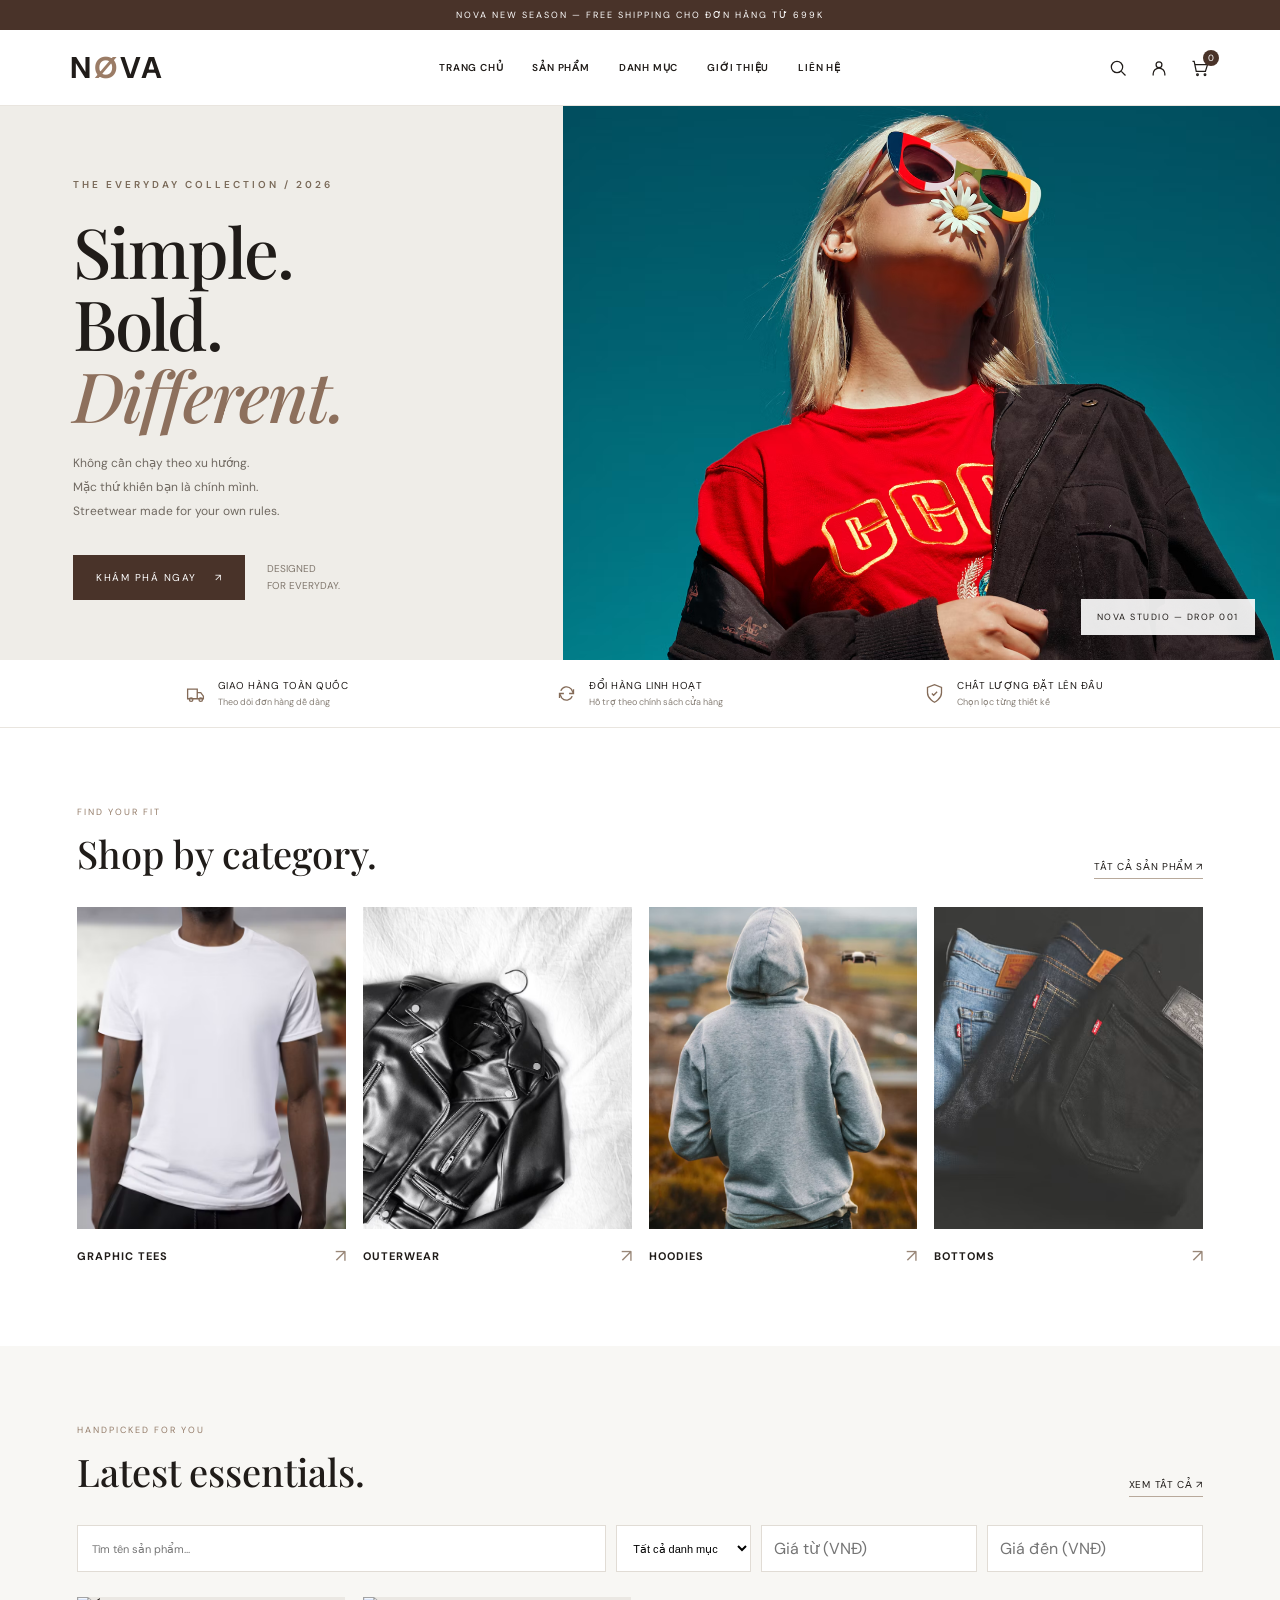
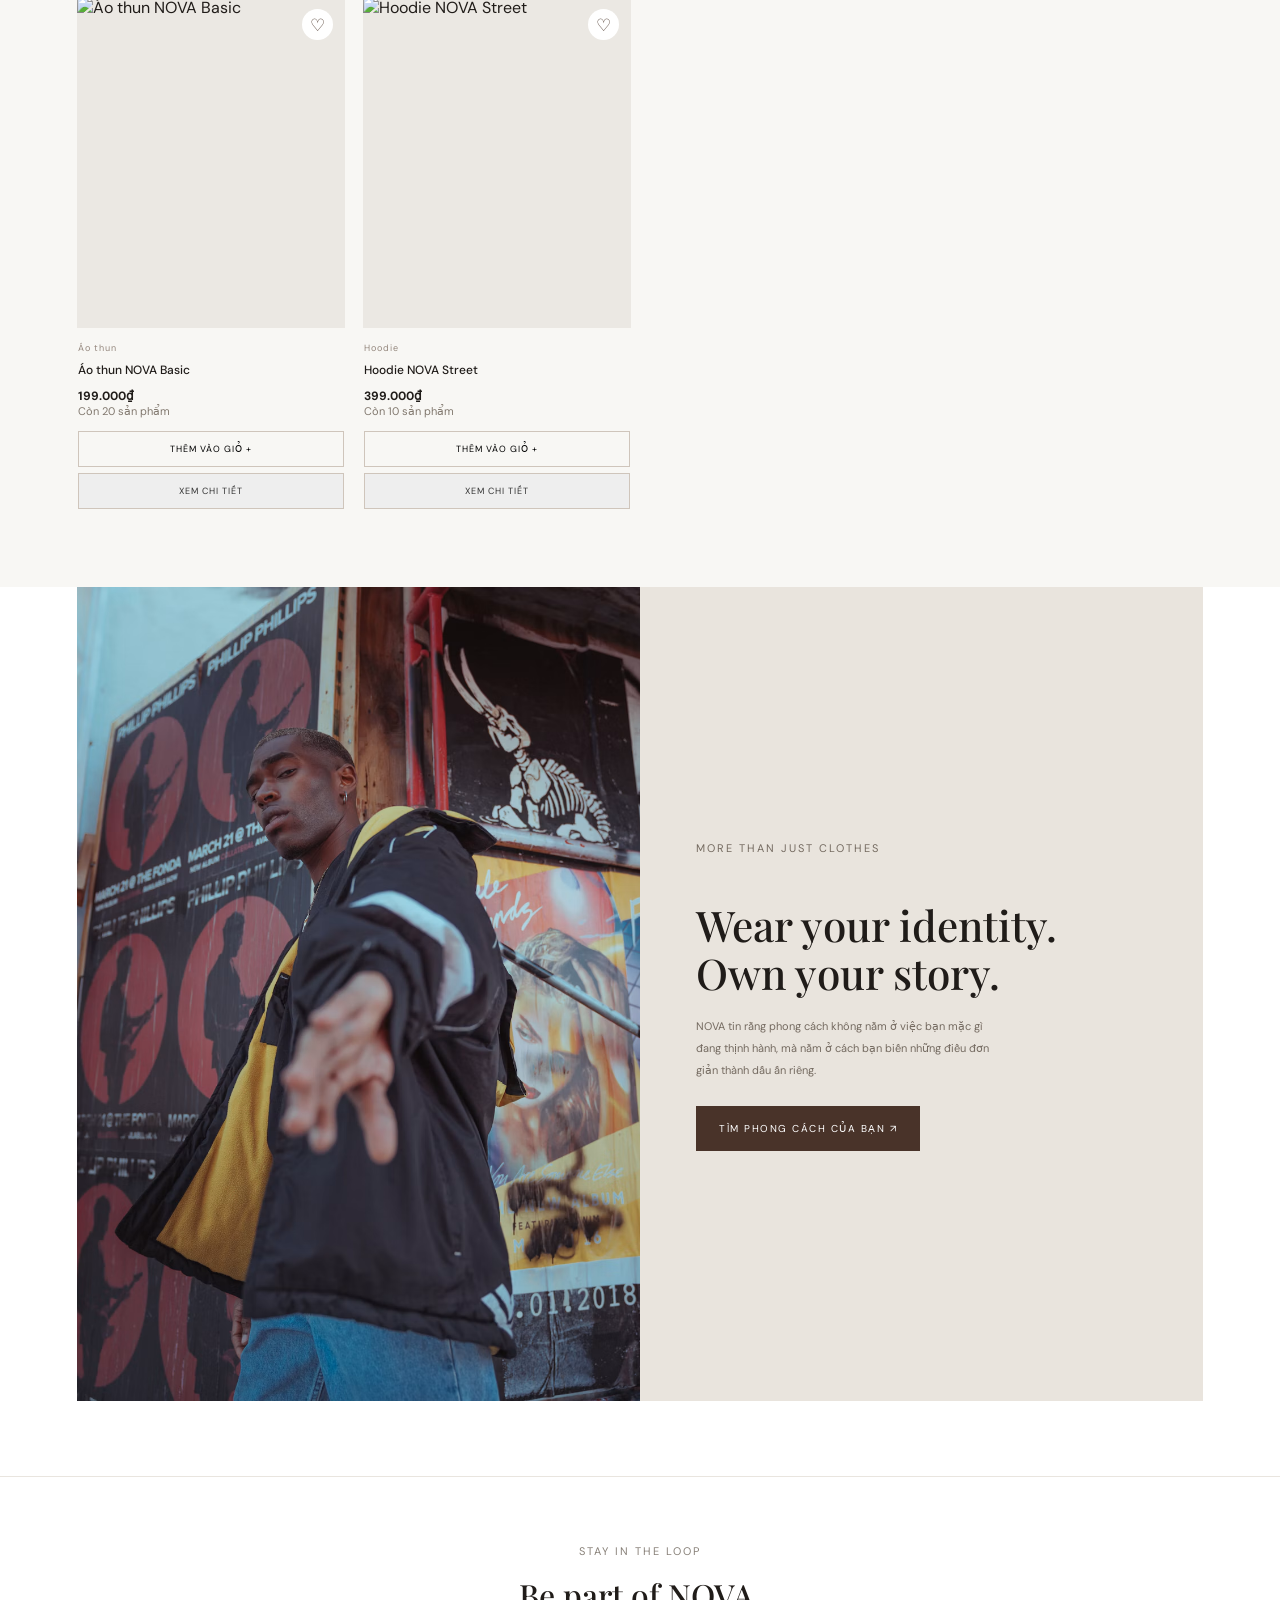
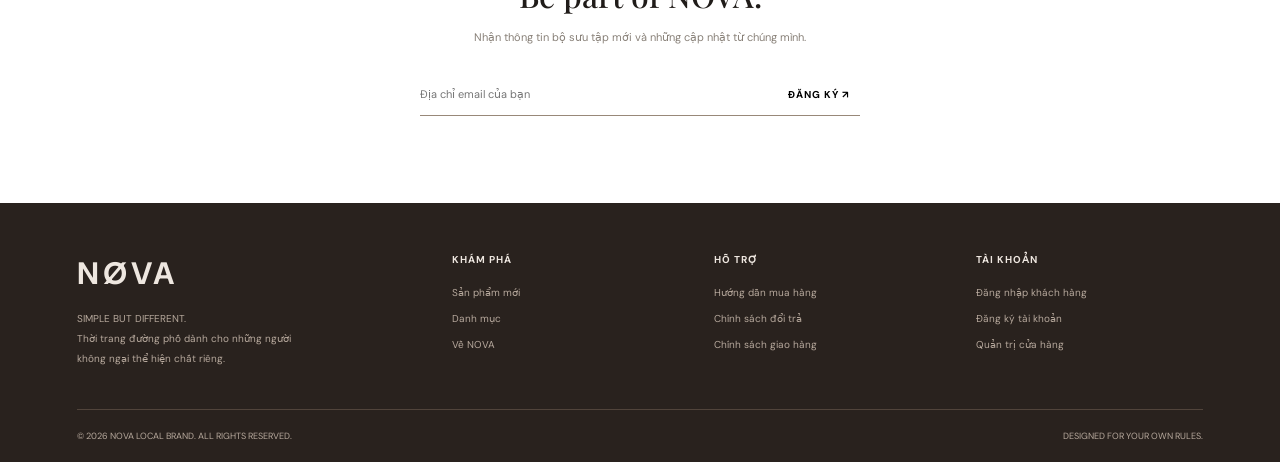
==== commit f3185add: "fix img dùng đường dẫn tuyệt đối thay url" ====
--- a/index.html
+++ b/index.html
@@ -1,416 +1,450 @@
 <!DOCTYPE html>
 <html lang="vi">
+
 <head>
-<meta charset="UTF-8">
-<meta name="viewport" content="width=device-width, initial-scale=1.0">
-<title>NOVA — Wear Your Identity</title>
-
-<link rel="preconnect" href="https://fonts.googleapis.com">
-<link rel="preconnect" href="https://fonts.gstatic.com" crossorigin>
-<link href="https://fonts.googleapis.com/css2?family=DM+Sans:wght@400;500;600;700&family=Playfair+Display:wght@500;600;700&display=swap" rel="stylesheet">
-
-<link rel="stylesheet" href="assets/css/index.css">
+    <meta charset="UTF-8">
+    <meta name="viewport" content="width=device-width, initial-scale=1.0">
+    <title>NOVA — Wear Your Identity</title>
+
+    <link rel="preconnect" href="https://fonts.googleapis.com">
+    <link rel="preconnect" href="https://fonts.gstatic.com" crossorigin>
+    <link
+        href="https://fonts.googleapis.com/css2?family=DM+Sans:wght@400;500;600;700&family=Playfair+Display:wght@500;600;700&display=swap"
+        rel="stylesheet">
+
+    <link rel="stylesheet" href="assets/css/index.css">
 </head>
 
 <body>
 
-<div class="announcement">
-    NOVA NEW SEASON — FREE SHIPPING CHO ĐƠN HÀNG TỪ 699K
-</div>
-
-<header class="header">
-    <a href="index.html" class="logo">N<span>Ø</span>VA</a>
-
-    <nav class="nav" id="mainNav">
-        <a href="index.html">TRANG CHỦ</a>
-        <a href="#products">SẢN PHẨM</a>
-        <a href="#categories">DANH MỤC</a>
-        <a href="#story">GIỚI THIỆU</a>
-        <a href="#footer">LIÊN HỆ</a>
-    </nav>
-
-    <div class="header-actions">
-        <button class="icon-btn menu-toggle" onclick="toggleMenu()" aria-label="Mở menu">
-            <svg viewBox="0 0 24 24" fill="none" stroke="currentColor">
-                <path d="M3 7h18M3 12h18M3 17h18"/>
-            </svg>
-        </button>
-
-        <button class="icon-btn" onclick="focusSearch()" aria-label="Tìm kiếm">
-            <svg viewBox="0 0 24 24" fill="none" stroke="currentColor">
-                <circle cx="10.8" cy="10.8" r="6.8"/>
-                <path d="m16 16 5 5"/>
-            </svg>
-        </button>
-
-        <div style="display:flex;align-items:center;gap:4px">
-            <button class="icon-btn" onclick="openAccount()" aria-label="Tài khoản">
-                <svg viewBox="0 0 24 24" fill="none" stroke="currentColor">
-                    <circle cx="12" cy="8" r="3.5"/>
-                    <path d="M5 21v-2a7 7 0 0 1 14 0v2"/>
+    <div class="announcement">
+        NOVA NEW SEASON — FREE SHIPPING CHO ĐƠN HÀNG TỪ 699K
+    </div>
+
+    <header class="header">
+        <a href="index.html" class="logo">N<span>Ø</span>VA</a>
+
+        <nav class="nav" id="mainNav">
+            <a href="index.html">TRANG CHỦ</a>
+            <a href="#products">SẢN PHẨM</a>
+            <a href="#categories">DANH MỤC</a>
+            <a href="#story">GIỚI THIỆU</a>
+            <a href="#footer">LIÊN HỆ</a>
+        </nav>
+
+        <div class="header-actions">
+            <button class="icon-btn menu-toggle" onclick="toggleMenu()" aria-label="Mở menu">
+                <svg viewBox="0 0 24 24" fill="none" stroke="currentColor">
+                    <path d="M3 7h18M3 12h18M3 17h18" />
                 </svg>
             </button>
-            <span id="headerCustomerName" onclick="openAccount()" style="font-size:11px;font-weight:600;letter-spacing:0.5px;cursor:pointer;display:none;color:#493329;max-width:110px;overflow:hidden;text-overflow:ellipsis;white-space:nowrap" title="Xem tài khoản của bạn"></span>
-        </div>
-
-        <button class="icon-btn" onclick="openCart()" aria-label="Giỏ hàng">
-            <svg viewBox="0 0 24 24" fill="none" stroke="currentColor">
-                <path d="M3 4h2l2.5 12h11L21 8H6"/>
-                <circle cx="9" cy="20" r="1"/>
-                <circle cx="18" cy="20" r="1"/>
-            </svg>
-            <span class="cart-count" id="cartCount">0</span>
-        </button>
-    </div>
-</header>
-
-<main>
-
-    <section class="hero">
-        <div class="hero-copy">
-            <span class="eyebrow">THE EVERYDAY COLLECTION / 2026</span>
-            <h1>Simple.<br>Bold.<br><em>Different.</em></h1>
-
-            <p class="hero-desc">
-                Không cần chạy theo xu hướng.<br>
-                Mặc thứ khiến bạn là chính mình.<br>
-                Streetwear made for your own rules.
-            </p>
-
-            <div class="hero-bottom">
-                <a class="btn-primary" href="#products">
-                    KHÁM PHÁ NGAY <span>↗</span>
+
+            <button class="icon-btn" onclick="focusSearch()" aria-label="Tìm kiếm">
+                <svg viewBox="0 0 24 24" fill="none" stroke="currentColor">
+                    <circle cx="10.8" cy="10.8" r="6.8" />
+                    <path d="m16 16 5 5" />
+                </svg>
+            </button>
+
+            <div style="display:flex;align-items:center;gap:4px">
+                <button class="icon-btn" onclick="openAccount()" aria-label="Tài khoản">
+                    <svg viewBox="0 0 24 24" fill="none" stroke="currentColor">
+                        <circle cx="12" cy="8" r="3.5" />
+                        <path d="M5 21v-2a7 7 0 0 1 14 0v2" />
+                    </svg>
+                </button>
+                <span id="headerCustomerName" onclick="openAccount()"
+                    style="font-size:11px;font-weight:600;letter-spacing:0.5px;cursor:pointer;display:none;color:#493329;max-width:110px;overflow:hidden;text-overflow:ellipsis;white-space:nowrap"
+                    title="Xem tài khoản của bạn"></span>
+            </div>
+
+            <button class="icon-btn" onclick="openCart()" aria-label="Giỏ hàng">
+                <svg viewBox="0 0 24 24" fill="none" stroke="currentColor">
+                    <path d="M3 4h2l2.5 12h11L21 8H6" />
+                    <circle cx="9" cy="20" r="1" />
+                    <circle cx="18" cy="20" r="1" />
+                </svg>
+                <span class="cart-count" id="cartCount">0</span>
+            </button>
+        </div>
+    </header>
+
+    <main>
+
+        <section class="hero">
+            <div class="hero-copy">
+                <span class="eyebrow">THE EVERYDAY COLLECTION / 2026</span>
+                <h1>Simple.<br>Bold.<br><em>Different.</em></h1>
+
+                <p class="hero-desc">
+                    Không cần chạy theo xu hướng.<br>
+                    Mặc thứ khiến bạn là chính mình.<br>
+                    Streetwear made for your own rules.
+                </p>
+
+                <div class="hero-bottom">
+                    <a class="btn-primary" href="#products">
+                        KHÁM PHÁ NGAY <span>↗</span>
+                    </a>
+                    <span class="hero-note">DESIGNED<br>FOR EVERYDAY.</span>
+                </div>
+            </div>
+
+            <div class="hero-image">
+                <img src="/assets/images/bg/hero.avif" alt="Bộ sưu tập streetwear NOVA" fetchpriority="high">
+                <div class="hero-label">NOVA STUDIO — DROP 001</div>
+            </div>
+        </section>
+
+        <section class="benefits">
+            <div class="benefit">
+                <svg viewBox="0 0 24 24" fill="none" stroke="currentColor">
+                    <path d="M3 7h11v11H3zM14 11h4l3 4v3h-7z" />
+                    <circle cx="7" cy="19" r="2" />
+                    <circle cx="18" cy="19" r="2" />
+                </svg>
+                <div>GIAO HÀNG TOÀN QUỐC<small>Theo dõi đơn hàng dễ dàng</small></div>
+            </div>
+
+            <div class="benefit">
+                <svg viewBox="0 0 24 24" fill="none" stroke="currentColor">
+                    <path d="M20 7v5h-5M4 17v-5h5" />
+                    <path d="M5.5 9a7 7 0 0 1 12-2L20 12M4 12l2.5 5a7 7 0 0 0 12-2" />
+                </svg>
+                <div>ĐỔI HÀNG LINH HOẠT<small>Hỗ trợ theo chính sách cửa hàng</small></div>
+            </div>
+
+            <div class="benefit">
+                <svg viewBox="0 0 24 24" fill="none" stroke="currentColor">
+                    <path d="M12 22s8-4 8-11V5l-8-3-8 3v6c0 7 8 11 8 11z" />
+                    <path d="m9 12 2 2 4-4" />
+                </svg>
+                <div>CHẤT LƯỢNG ĐẶT LÊN ĐẦU<small>Chọn lọc từng thiết kế</small></div>
+            </div>
+        </section>
+
+        <section class="section" id="categories">
+            <div class="section-heading">
+                <div>
+                    <p class="section-kicker">FIND YOUR FIT</p>
+                    <h2>Shop by category.</h2>
+                </div>
+                <a href="#products" class="text-link">TẤT CẢ SẢN PHẨM ↗</a>
+            </div>
+
+            <div class="categories">
+                <a class="category-card" href="#products" onclick="filterCategory('Áo thun')">
+                    <div class="category-image">
+                        <img src="/assets/images/category/graphic_tees.avif" alt="Áo thun basic" loading="lazy">
+                    </div>
+                    <div class="category-caption">
+                        <h3>GRAPHIC TEES</h3><span>↗</span>
+                    </div>
                 </a>
-                <span class="hero-note">DESIGNED<br>FOR EVERYDAY.</span>
-            </div>
-        </div>
-
-        <div class="hero-image">
-            <img
-                src="https://images.unsplash.com/photo-1529139574466-a303027c1d8b?auto=format&fit=crop&w=1400&q=85"
-                alt="Bộ sưu tập streetwear NOVA"
-                fetchpriority="high">
-            <div class="hero-label">NOVA STUDIO — DROP 001</div>
-        </div>
+
+                <a class="category-card" href="#products" onclick="filterCategory('Áo khoác')">
+                    <div class="category-image">
+                        <img src="/assets/images/category/outerwear.avif" alt="Áo khoác streetwear" loading="lazy">
+                    </div>
+                    <div class="category-caption">
+                        <h3>OUTERWEAR</h3><span>↗</span>
+                    </div>
+                </a>
+
+                <a class="category-card" href="#products" onclick="filterCategory('Hoodie')">
+                    <div class="category-image">
+                        <img src="/assets/images/category/hoodie.avif" alt="Hoodie phong cách đường phố" loading="lazy">
+                    </div>
+                    <div class="category-caption">
+                        <h3>HOODIES</h3><span>↗</span>
+                    </div>
+                </a>
+
+                <a class="category-card" href="#products" onclick="filterCategory('Quần')">
+                    <div class="category-image">
+                        <img src="/assets/images/category/bottoms.avif" alt="Quần thời trang" loading="lazy">
+                    </div>
+                    <div class="category-caption">
+                        <h3>BOTTOMS</h3><span>↗</span>
+                    </div>
+                </a>
+            </div>
+        </section>
+
+        <section class="section product-section" id="products">
+            <div class="section-heading">
+                <div>
+                    <p class="section-kicker">HANDPICKED FOR YOU</p>
+                    <h2>Latest essentials.</h2>
+                </div>
+                <a href="#products" class="text-link" onclick="clearFilter()">XEM TẤT CẢ ↗</a>
+            </div>
+
+            <div class="toolbar" style="display:flex;gap:10px;margin-bottom:25px;flex-wrap:wrap">
+                <input id="productSearch" type="search" placeholder="Tìm tên sản phẩm..." oninput="renderProducts()"
+                    style="padding:12px 14px;flex:1;min-width:180px;border:1px solid #e1dcd5;outline-color:#8d705d;background:white;font-size:11px">
+
+                <select id="categoryFilter" onchange="renderProducts()"
+                    style="padding:12px;border:1px solid #e1dcd5;background:white;font-size:11px;min-width:135px">
+                    <option value="">Tất cả danh mục</option>
+                    <option value="Áo thun">Áo thun</option>
+                    <option value="Áo khoác">Áo khoác</option>
+                    <option value="Hoodie">Hoodie</option>
+                    <option value="Quần">Quần</option>
+                    <option value="Phụ kiện">Phụ kiện</option>
+                </select>
+                <input id="minPrice" type="number" min="0" placeholder="Giá từ (VNĐ)" oninput="renderProducts()"
+                    style="padding:12px;border:1px solid #e1dcd5;min-width:130px">
+                <input id="maxPrice" type="number" min="0" placeholder="Giá đến (VNĐ)" oninput="renderProducts()"
+                    style="padding:12px;border:1px solid #e1dcd5;min-width:130px">
+            </div>
+
+            <div class="product-grid" id="productGrid"></div>
+            <p id="noProducts" style="display:none;text-align:center;padding:35px;font-size:12px;color:#81786e">Không
+                tìm thấy sản phẩm phù hợp.</p>
+        </section>
+
+        <section class="editorial" id="story">
+            <div class="editorial-image">
+                <img src="/assets/images/bg/editorial.avif" alt="Phong cách thời trang NOVA" loading="lazy">
+            </div>
+            <div class="editorial-copy">
+                <p class="section-kicker">MORE THAN JUST CLOTHES</p>
+                <h2>Wear your identity.<br>Own your story.</h2>
+                <p>
+                    NOVA tin rằng phong cách không nằm ở việc bạn mặc gì đang thịnh hành,
+                    mà nằm ở cách bạn biến những điều đơn giản thành dấu ấn riêng.
+                </p>
+                <a class="btn-primary" href="#categories">TÌM PHONG CÁCH CỦA BẠN ↗</a>
+            </div>
+        </section>
+
+        <section class="newsletter">
+            <p class="section-kicker">STAY IN THE LOOP</p>
+            <h2>Be part of NOVA.</h2>
+            <p>Nhận thông tin bộ sưu tập mới và những cập nhật từ chúng mình.</p>
+
+            <form class="newsletter-form" onsubmit="subscribe(event)">
+                <input type="email" id="newsletterEmail" placeholder="Địa chỉ email của bạn" required>
+                <button type="submit">ĐĂNG KÝ ↗</button>
+            </form>
+            <p id="newsletterMessage" style="margin-top:12px"></p>
+        </section>
+
+    </main>
+
+    <footer class="footer" id="footer">
+        <div class="footer-main">
+            <div class="footer-about">
+                <div class="footer-logo">NØVA</div>
+                <p>
+                    SIMPLE BUT DIFFERENT.<br>
+                    Thời trang đường phố dành cho những người
+                    không ngại thể hiện chất riêng.
+                </p>
+            </div>
+
+            <div class="footer-col">
+                <h4>KHÁM PHÁ</h4>
+                <a href="#products">Sản phẩm mới</a>
+                <a href="#categories">Danh mục</a>
+                <a href="#story">Về NOVA</a>
+            </div>
+
+            <div class="footer-col">
+                <h4>HỖ TRỢ</h4>
+                <a href="#footer">Hướng dẫn mua hàng</a>
+                <a href="#footer">Chính sách đổi trả</a>
+                <a href="#footer">Chính sách giao hàng</a>
+            </div>
+
+            <div class="footer-col">
+                <h4>TÀI KHOẢN</h4>
+                <a href="login.html">Đăng nhập khách hàng</a>
+                <a href="login.html">Đăng ký tài khoản</a>
+                <a href="loginadmin.html">Quản trị cửa hàng</a>
+            </div>
+        </div>
+
+        <div class="footer-bottom">
+            <span>© 2026 NOVA LOCAL BRAND. ALL RIGHTS RESERVED.</span>
+            <span>DESIGNED FOR YOUR OWN RULES.</span>
+        </div>
+    </footer>
+
+    <div class="overlay" id="overlay" onclick="closeCart()"></div>
+
+    <aside class="cart-drawer" id="cartDrawer">
+        <div class="cart-head">
+            <h2>Your shopping bag.</h2>
+            <button class="close-cart" onclick="closeCart()" aria-label="Đóng giỏ hàng">×</button>
+        </div>
+
+        <div id="cartItems"></div>
+
+        <div class="cart-total">
+            <span>TỔNG CỘNG</span>
+            <span id="cartTotal">0₫</span>
+        </div>
+
+        <a href="#" onclick="openCheckout(event)" class="btn-primary cart-checkout">
+            TIẾN HÀNH ĐẶT HÀNG ↗
+        </a>
+
+        <p style="font-size:10px;color:#94877d;line-height:1.8;margin-top:15px">
+            Khách hàng cần đăng nhập để thao tác và thanh toán giỏ hàng.
+        </p>
+    </aside>
+
+
+    <div class="checkout-overlay" id="checkoutOverlay" onclick="closeCheckout()"></div>
+    <section class="checkout-modal" id="checkoutModal" role="dialog" aria-modal="true" aria-labelledby="checkoutTitle"
+        style="max-height:90vh;overflow-y:auto">
+        <button class="checkout-close" type="button" onclick="closeCheckout()" aria-label="Đóng">×</button>
+        <p class="eyebrow">NOVA CHECKOUT</p>
+        <h2 id="checkoutTitle">Thông tin giao hàng</h2>
+        <p class="checkout-note">Kiểm tra thông tin trước khi xác nhận đơn hàng của bạn.</p>
+
+        <form id="checkoutForm" onsubmit="placeOrder(event)">
+            <label for="checkoutName">Họ và tên người nhận</label>
+            <input id="checkoutName" name="fullname" required autocomplete="name" />
+
+            <label for="checkoutPhone">Số điện thoại nhận hàng</label>
+            <input id="checkoutPhone" name="phone" type="tel" maxlength="10"
+                placeholder="Nhập đúng 10 chữ số (ví dụ: 0912345678)" required autocomplete="tel" inputmode="numeric"
+                oninput="this.value = this.value.replace(/[^0-9]/g, '').slice(0, 10);" pattern="[0-9]{10}"
+                title="Số điện thoại phải gồm đúng 10 chữ số" />
+
+            <label style="font-weight:600;margin-top:12px;display:block">Địa chỉ nhận hàng</label>
+            <div style="display:flex;gap:16px;margin:8px 0 12px;font-size:12px">
+                <label style="display:inline-flex;align-items:center;gap:6px;cursor:pointer">
+                    <input type="radio" name="addressOption" value="saved" id="addrOptSaved" checked
+                        onchange="toggleAddressOption()">
+                    Địa chỉ từ tài khoản
+                </label>
+                <label style="display:inline-flex;align-items:center;gap:6px;cursor:pointer">
+                    <input type="radio" name="addressOption" value="new" id="addrOptNew"
+                        onchange="toggleAddressOption()">
+                    Nhập địa chỉ giao hàng mới
+                </label>
+            </div>
+
+
+            <div id="savedAddressBlock"
+                style="margin-bottom:14px;padding:12px;background:#f9f7f4;border:1px solid #e1dcd5;font-size:12px;border-radius:4px">
+                <div id="savedAddressText" style="color:#493329;line-height:1.5">Chưa có địa chỉ lưu trong tài khoản.
+                </div>
+            </div>
+
+
+            <div id="newAddressBlock" style="display:none;margin-bottom:14px">
+                <div style="display:grid;grid-template-columns:1fr 1fr;gap:10px;margin-bottom:8px">
+                    <div>
+                        <label for="newProvince" style="font-size:11px">Tỉnh / Thành phố *</label>
+                        <input id="newProvince" placeholder="VD: TP. Hồ Chí Minh"
+                            style="width:100%;padding:10px;border:1px solid #e1dcd5;box-sizing:border-box">
+                    </div>
+                    <div>
+                        <label for="newDistrict" style="font-size:11px">Quận / Huyện *</label>
+                        <input id="newDistrict" placeholder="VD: Quận 5"
+                            style="width:100%;padding:10px;border:1px solid #e1dcd5;box-sizing:border-box">
+                    </div>
+                </div>
+                <div style="display:grid;grid-template-columns:1fr 1fr;gap:10px;margin-bottom:8px">
+                    <div>
+                        <label for="newWard" style="font-size:11px">Phường / Xã *</label>
+                        <input id="newWard" placeholder="VD: Phường 4"
+                            style="width:100%;padding:10px;border:1px solid #e1dcd5;box-sizing:border-box">
+                    </div>
+                    <div>
+                        <label for="newStreet" style="font-size:11px">Số nhà, tên đường *</label>
+                        <input id="newStreet" placeholder="VD: 105 An Dương Vương"
+                            style="width:100%;padding:10px;border:1px solid #e1dcd5;box-sizing:border-box">
+                    </div>
+                </div>
+            </div>
+
+            <label for="checkoutPayment">Phương thức thanh toán</label>
+            <select id="checkoutPayment" name="payment_method" required
+                style="width:100%;padding:11px;border:1px solid #e1dcd5;background:white;margin-bottom:14px;font-size:12px">
+                <option value="COD" selected>Thanh toán tiền mặt khi nhận hàng (COD)</option>
+                <option value="BANK_TRANSFER">Chuyển khoản ngân hàng</option>
+                <option value="ONLINE">Thanh toán trực tuyến (Thẻ ATM / Visa / Ví MoMo / VNPAY)</option>
+            </select>
+
+            <div class="checkout-total"><span>Tổng thanh toán</span><strong id="checkoutTotal">0₫</strong></div>
+            <p id="checkoutMessage" class="checkout-message" role="status"></p>
+            <button class="btn-primary checkout-submit" id="checkoutSubmit" type="submit">XÁC NHẬN ĐẶT HÀNG ↗</button>
+        </form>
     </section>
 
-    <section class="benefits">
-        <div class="benefit">
-            <svg viewBox="0 0 24 24" fill="none" stroke="currentColor">
-                <path d="M3 7h11v11H3zM14 11h4l3 4v3h-7z"/>
-                <circle cx="7" cy="19" r="2"/><circle cx="18" cy="19" r="2"/>
-            </svg>
-            <div>GIAO HÀNG TOÀN QUỐC<small>Theo dõi đơn hàng dễ dàng</small></div>
-        </div>
-
-        <div class="benefit">
-            <svg viewBox="0 0 24 24" fill="none" stroke="currentColor">
-                <path d="M20 7v5h-5M4 17v-5h5"/>
-                <path d="M5.5 9a7 7 0 0 1 12-2L20 12M4 12l2.5 5a7 7 0 0 0 12-2"/>
-            </svg>
-            <div>ĐỔI HÀNG LINH HOẠT<small>Hỗ trợ theo chính sách cửa hàng</small></div>
-        </div>
-
-        <div class="benefit">
-            <svg viewBox="0 0 24 24" fill="none" stroke="currentColor">
-                <path d="M12 22s8-4 8-11V5l-8-3-8 3v6c0 7 8 11 8 11z"/>
-                <path d="m9 12 2 2 4-4"/>
-            </svg>
-            <div>CHẤT LƯỢNG ĐẶT LÊN ĐẦU<small>Chọn lọc từng thiết kế</small></div>
+
+    <div class="checkout-overlay" id="orderSuccessOverlay" onclick="closeOrderSuccess()"></div>
+    <section class="checkout-modal" id="orderSuccessModal" role="dialog" aria-modal="true"
+        aria-labelledby="orderSuccessTitle" style="max-height:90vh;overflow-y:auto">
+        <button class="checkout-close" type="button" onclick="closeOrderSuccess()" aria-label="Đóng">×</button>
+        <p class="eyebrow" style="color:#3e6b35;font-weight:bold">✓ ĐẶT HÀNG THÀNH CÔNG</p>
+        <h2 id="orderSuccessTitle">Chi tiết đơn đặt hàng</h2>
+        <p class="checkout-note">Cảm ơn bạn đã mua sắm tại NOVA! Dưới đây là thông tin chi tiết đơn hàng của bạn.</p>
+
+        <div id="orderSuccessContent" style="margin:16px 0;font-size:12px;line-height:1.6"></div>
+
+        <div style="display:flex;gap:10px;flex-wrap:wrap;margin-top:16px">
+            <button class="btn-primary" type="button"
+                onclick="closeOrderSuccess(); openAccount(); showOrderHistory();">XEM LỊCH SỬ ĐƠN HÀNG ↗</button>
+            <button class="btn-primary" style="background:#f0eee9;color:#333;border:1px solid #ddd" type="button"
+                onclick="closeOrderSuccess()">TIẾP TỤC MUA SẮM</button>
         </div>
     </section>
 
-    <section class="section" id="categories">
-        <div class="section-heading">
-            <div>
-                <p class="section-kicker">FIND YOUR FIT</p>
-                <h2>Shop by category.</h2>
-            </div>
-            <a href="#products" class="text-link">TẤT CẢ SẢN PHẨM ↗</a>
-        </div>
-
-        <div class="categories">
-            <a class="category-card" href="#products" onclick="filterCategory('Áo thun')">
-                <div class="category-image">
-                    <img src="https://images.unsplash.com/photo-1521572163474-6864f9cf17ab?auto=format&fit=crop&w=700&q=80" alt="Áo thun basic" loading="lazy">
-                </div>
-                <div class="category-caption"><h3>GRAPHIC TEES</h3><span>↗</span></div>
-            </a>
-
-            <a class="category-card" href="#products" onclick="filterCategory('Áo khoác')">
-                <div class="category-image">
-                    <img src="https://images.unsplash.com/photo-1551028719-00167b16eac5?auto=format&fit=crop&w=700&q=80" alt="Áo khoác streetwear" loading="lazy">
-                </div>
-                <div class="category-caption"><h3>OUTERWEAR</h3><span>↗</span></div>
-            </a>
-
-            <a class="category-card" href="#products" onclick="filterCategory('Hoodie')">
-                <div class="category-image">
-                    <img src="https://images.unsplash.com/photo-1556821840-3a63f95609a7?auto=format&fit=crop&w=700&q=80" alt="Hoodie phong cách đường phố" loading="lazy">
-                </div>
-                <div class="category-caption"><h3>HOODIES</h3><span>↗</span></div>
-            </a>
-
-            <a class="category-card" href="#products" onclick="filterCategory('Quần')">
-                <div class="category-image">
-                    <img src="https://images.unsplash.com/photo-1542272604-787c3835535d?auto=format&fit=crop&w=700&q=80" alt="Quần thời trang" loading="lazy">
-                </div>
-                <div class="category-caption"><h3>BOTTOMS</h3><span>↗</span></div>
-            </a>
-        </div>
+
+    <div class="checkout-overlay" id="productDetailOverlay" onclick="closeProductDetail()"></div>
+    <section class="checkout-modal" id="productDetailModal" role="dialog" aria-modal="true"
+        aria-labelledby="detailName">
+        <button class="checkout-close" type="button" onclick="closeProductDetail()" aria-label="Đóng">×</button>
+        <img id="detailImage" alt=""
+            style="width:100%;max-height:260px;object-fit:cover;border-radius:8px;margin-bottom:14px">
+        <p class="eyebrow" id="detailCategory"></p>
+        <p id="detailCode" style="font-size:11px;color:#81786e;margin-top:2px"></p>
+        <h2 id="detailName" style="margin:6px 0"></h2>
+        <p id="detailSize" style="font-size:11px;color:#493329;font-weight:600;margin-bottom:8px"></p>
+        <p id="detailPrice" class="product-price"></p>
+        <p id="detailDescription"></p>
+        <p id="detailStock" style="font-size:12px;color:#666;margin:10px 0"></p>
+        <button class="btn-primary checkout-submit" id="detailAddButton" type="button">THÊM VÀO GIỎ</button>
     </section>
 
-    <section class="section product-section" id="products">
-        <div class="section-heading">
-            <div>
-                <p class="section-kicker">HANDPICKED FOR YOU</p>
-                <h2>Latest essentials.</h2>
-            </div>
-            <a href="#products" class="text-link" onclick="clearFilter()">XEM TẤT CẢ ↗</a>
-        </div>
-
-        <div class="toolbar" style="display:flex;gap:10px;margin-bottom:25px;flex-wrap:wrap">
-            <input
-                id="productSearch"
-                type="search"
-                placeholder="Tìm tên sản phẩm..."
-                oninput="renderProducts()"
-                style="padding:12px 14px;flex:1;min-width:180px;border:1px solid #e1dcd5;outline-color:#8d705d;background:white;font-size:11px">
-
-            <select id="categoryFilter" onchange="renderProducts()"
-                style="padding:12px;border:1px solid #e1dcd5;background:white;font-size:11px;min-width:135px">
-                <option value="">Tất cả danh mục</option>
-                <option value="Áo thun">Áo thun</option>
-                <option value="Áo khoác">Áo khoác</option>
-                <option value="Hoodie">Hoodie</option>
-                <option value="Quần">Quần</option>
-                <option value="Phụ kiện">Phụ kiện</option>
-            </select>
-            <input id="minPrice" type="number" min="0" placeholder="Giá từ (VNĐ)" oninput="renderProducts()" style="padding:12px;border:1px solid #e1dcd5;min-width:130px">
-            <input id="maxPrice" type="number" min="0" placeholder="Giá đến (VNĐ)" oninput="renderProducts()" style="padding:12px;border:1px solid #e1dcd5;min-width:130px">
-        </div>
-
-        <div class="product-grid" id="productGrid"></div>
-        <p id="noProducts" style="display:none;text-align:center;padding:35px;font-size:12px;color:#81786e">Không tìm thấy sản phẩm phù hợp.</p>
+
+    <div class="checkout-overlay" id="accountOverlay" onclick="closeAccount()"></div>
+    <section class="checkout-modal" id="accountModal" role="dialog" aria-modal="true" aria-labelledby="accountTitle">
+        <button class="checkout-close" type="button" onclick="closeAccount()" aria-label="Đóng">×</button>
+        <p class="eyebrow">NOVA ACCOUNT</p>
+        <h2 id="accountTitle">Tài khoản của bạn</h2>
+        <p id="accountStatus" class="checkout-message"></p>
+        <form id="profileForm" onsubmit="saveProfile(event)">
+            <label for="profileName">Họ tên</label><input id="profileName" required>
+
+            <label for="profilePhone">Số điện thoại</label>
+            <input id="profilePhone" type="tel" maxlength="10" placeholder="Nhập đúng 10 chữ số" required
+                inputmode="numeric" oninput="this.value = this.value.replace(/[^0-9]/g, '').slice(0, 10);"
+                pattern="[0-9]{10}" title="Số điện thoại phải gồm đúng 10 chữ số">
+
+            <label for="profileAddress">Địa chỉ thường dùng</label><textarea id="profileAddress" rows="2"></textarea>
+            <button class="btn-primary checkout-submit" type="submit">LƯU THÔNG TIN</button>
+        </form>
+        <div style="display:flex;gap:10px;flex-wrap:wrap;margin-top:14px">
+            <button class="btn-primary" id="btnOrderHistory" type="button" onclick="showOrderHistory()">ĐƠN HÀNG ĐÃ
+                MUA</button>
+            <button class="btn-primary" id="btnLogout" type="button" onclick="customerLogout()">ĐĂNG XUẤT</button>
+            <a class="btn-primary" id="btnLoginRegister" href="login.html">ĐĂNG NHẬP / ĐĂNG KÝ</a>
+        </div>
+        <div id="customerOrderHistory" style="margin-top:16px"></div>
     </section>
 
-    <section class="editorial" id="story">
-        <div class="editorial-image">
-            <img src="https://images.unsplash.com/photo-1523398002811-999ca8dec234?auto=format&fit=crop&w=1000&q=85" alt="Phong cách thời trang NOVA" loading="lazy">
-        </div>
-        <div class="editorial-copy">
-            <p class="section-kicker">MORE THAN JUST CLOTHES</p>
-            <h2>Wear your identity.<br>Own your story.</h2>
-            <p>
-                NOVA tin rằng phong cách không nằm ở việc bạn mặc gì đang thịnh hành,
-                mà nằm ở cách bạn biến những điều đơn giản thành dấu ấn riêng.
-            </p>
-            <a class="btn-primary" href="#categories">TÌM PHONG CÁCH CỦA BẠN ↗</a>
-        </div>
-    </section>
-
-    <section class="newsletter">
-        <p class="section-kicker">STAY IN THE LOOP</p>
-        <h2>Be part of NOVA.</h2>
-        <p>Nhận thông tin bộ sưu tập mới và những cập nhật từ chúng mình.</p>
-
-        <form class="newsletter-form" onsubmit="subscribe(event)">
-            <input type="email" id="newsletterEmail" placeholder="Địa chỉ email của bạn" required>
-            <button type="submit">ĐĂNG KÝ ↗</button>
-        </form>
-        <p id="newsletterMessage" style="margin-top:12px"></p>
-    </section>
-
-</main>
-
-<footer class="footer" id="footer">
-    <div class="footer-main">
-        <div class="footer-about">
-            <div class="footer-logo">NØVA</div>
-            <p>
-                SIMPLE BUT DIFFERENT.<br>
-                Thời trang đường phố dành cho những người
-                không ngại thể hiện chất riêng.
-            </p>
-        </div>
-
-        <div class="footer-col">
-            <h4>KHÁM PHÁ</h4>
-            <a href="#products">Sản phẩm mới</a>
-            <a href="#categories">Danh mục</a>
-            <a href="#story">Về NOVA</a>
-        </div>
-
-        <div class="footer-col">
-            <h4>HỖ TRỢ</h4>
-            <a href="#footer">Hướng dẫn mua hàng</a>
-            <a href="#footer">Chính sách đổi trả</a>
-            <a href="#footer">Chính sách giao hàng</a>
-        </div>
-
-        <div class="footer-col">
-            <h4>TÀI KHOẢN</h4>
-            <a href="login.html">Đăng nhập khách hàng</a>
-            <a href="login.html">Đăng ký tài khoản</a>
-            <a href="loginadmin.html">Quản trị cửa hàng</a>
-        </div>
-    </div>
-
-    <div class="footer-bottom">
-        <span>© 2026 NOVA LOCAL BRAND. ALL RIGHTS RESERVED.</span>
-        <span>DESIGNED FOR YOUR OWN RULES.</span>
-    </div>
-</footer>
-
-<div class="overlay" id="overlay" onclick="closeCart()"></div>
-
-<aside class="cart-drawer" id="cartDrawer">
-    <div class="cart-head">
-        <h2>Your shopping bag.</h2>
-        <button class="close-cart" onclick="closeCart()" aria-label="Đóng giỏ hàng">×</button>
-    </div>
-
-    <div id="cartItems"></div>
-
-    <div class="cart-total">
-        <span>TỔNG CỘNG</span>
-        <span id="cartTotal">0₫</span>
-    </div>
-
-    <a href="#" onclick="openCheckout(event)" class="btn-primary cart-checkout">
-        TIẾN HÀNH ĐẶT HÀNG ↗
-    </a>
-
-    <p style="font-size:10px;color:#94877d;line-height:1.8;margin-top:15px">
-        Khách hàng cần đăng nhập để thao tác và thanh toán giỏ hàng.
-    </p>
-</aside>
-
-<!-- MODAL THANH TOÁN (CHECKOUT) -->
-<div class="checkout-overlay" id="checkoutOverlay" onclick="closeCheckout()"></div>
-<section class="checkout-modal" id="checkoutModal" role="dialog" aria-modal="true" aria-labelledby="checkoutTitle" style="max-height:90vh;overflow-y:auto">
-  <button class="checkout-close" type="button" onclick="closeCheckout()" aria-label="Đóng">×</button>
-  <p class="eyebrow">NOVA CHECKOUT</p>
-  <h2 id="checkoutTitle">Thông tin giao hàng</h2>
-  <p class="checkout-note">Kiểm tra thông tin trước khi xác nhận đơn hàng của bạn.</p>
-  
-  <form id="checkoutForm" onsubmit="placeOrder(event)">
-    <label for="checkoutName">Họ và tên người nhận</label>
-    <input id="checkoutName" name="fullname" required autocomplete="name" />
-    
-    <label for="checkoutPhone">Số điện thoại nhận hàng</label>
-    <input id="checkoutPhone" name="phone" type="tel" maxlength="10" placeholder="Nhập đúng 10 chữ số (ví dụ: 0912345678)" required autocomplete="tel" inputmode="numeric" oninput="this.value = this.value.replace(/[^0-9]/g, '').slice(0, 10);" pattern="[0-9]{10}" title="Số điện thoại phải gồm đúng 10 chữ số" />
-    
-    <label style="font-weight:600;margin-top:12px;display:block">Địa chỉ nhận hàng</label>
-    <div style="display:flex;gap:16px;margin:8px 0 12px;font-size:12px">
-        <label style="display:inline-flex;align-items:center;gap:6px;cursor:pointer">
-            <input type="radio" name="addressOption" value="saved" id="addrOptSaved" checked onchange="toggleAddressOption()">
-            Địa chỉ từ tài khoản
-        </label>
-        <label style="display:inline-flex;align-items:center;gap:6px;cursor:pointer">
-            <input type="radio" name="addressOption" value="new" id="addrOptNew" onchange="toggleAddressOption()">
-            Nhập địa chỉ giao hàng mới
-        </label>
-    </div>
-
-    <!-- Khối địa chỉ từ tài khoản -->
-    <div id="savedAddressBlock" style="margin-bottom:14px;padding:12px;background:#f9f7f4;border:1px solid #e1dcd5;font-size:12px;border-radius:4px">
-        <div id="savedAddressText" style="color:#493329;line-height:1.5">Chưa có địa chỉ lưu trong tài khoản.</div>
-    </div>
-
-    <!-- Khối nhập địa chỉ mới -->
-    <div id="newAddressBlock" style="display:none;margin-bottom:14px">
-        <div style="display:grid;grid-template-columns:1fr 1fr;gap:10px;margin-bottom:8px">
-            <div>
-                <label for="newProvince" style="font-size:11px">Tỉnh / Thành phố *</label>
-                <input id="newProvince" placeholder="VD: TP. Hồ Chí Minh" style="width:100%;padding:10px;border:1px solid #e1dcd5;box-sizing:border-box">
-            </div>
-            <div>
-                <label for="newDistrict" style="font-size:11px">Quận / Huyện *</label>
-                <input id="newDistrict" placeholder="VD: Quận 5" style="width:100%;padding:10px;border:1px solid #e1dcd5;box-sizing:border-box">
-            </div>
-        </div>
-        <div style="display:grid;grid-template-columns:1fr 1fr;gap:10px;margin-bottom:8px">
-            <div>
-                <label for="newWard" style="font-size:11px">Phường / Xã *</label>
-                <input id="newWard" placeholder="VD: Phường 4" style="width:100%;padding:10px;border:1px solid #e1dcd5;box-sizing:border-box">
-            </div>
-            <div>
-                <label for="newStreet" style="font-size:11px">Số nhà, tên đường *</label>
-                <input id="newStreet" placeholder="VD: 105 An Dương Vương" style="width:100%;padding:10px;border:1px solid #e1dcd5;box-sizing:border-box">
-            </div>
-        </div>
-    </div>
-    
-    <label for="checkoutPayment">Phương thức thanh toán</label>
-    <select id="checkoutPayment" name="payment_method" required style="width:100%;padding:11px;border:1px solid #e1dcd5;background:white;margin-bottom:14px;font-size:12px">
-      <option value="COD" selected>Thanh toán tiền mặt khi nhận hàng (COD)</option>
-      <option value="BANK_TRANSFER">Chuyển khoản ngân hàng</option>
-      <option value="ONLINE">Thanh toán trực tuyến (Thẻ ATM / Visa / Ví MoMo / VNPAY)</option>
-    </select>
-    
-    <div class="checkout-total"><span>Tổng thanh toán</span><strong id="checkoutTotal">0₫</strong></div>
-    <p id="checkoutMessage" class="checkout-message" role="status"></p>
-    <button class="btn-primary checkout-submit" id="checkoutSubmit" type="submit">XÁC NHẬN ĐẶT HÀNG ↗</button>
-  </form>
-</section>
-
-<!-- MODAL XEM LẠI ĐƠN HÀNG VỪA ĐẶT THÀNH CÔNG -->
-<div class="checkout-overlay" id="orderSuccessOverlay" onclick="closeOrderSuccess()"></div>
-<section class="checkout-modal" id="orderSuccessModal" role="dialog" aria-modal="true" aria-labelledby="orderSuccessTitle" style="max-height:90vh;overflow-y:auto">
-  <button class="checkout-close" type="button" onclick="closeOrderSuccess()" aria-label="Đóng">×</button>
-  <p class="eyebrow" style="color:#3e6b35;font-weight:bold">✓ ĐẶT HÀNG THÀNH CÔNG</p>
-  <h2 id="orderSuccessTitle">Chi tiết đơn đặt hàng</h2>
-  <p class="checkout-note">Cảm ơn bạn đã mua sắm tại NOVA! Dưới đây là thông tin chi tiết đơn hàng của bạn.</p>
-  
-  <div id="orderSuccessContent" style="margin:16px 0;font-size:12px;line-height:1.6"></div>
-
-  <div style="display:flex;gap:10px;flex-wrap:wrap;margin-top:16px">
-    <button class="btn-primary" type="button" onclick="closeOrderSuccess(); openAccount(); showOrderHistory();">XEM LỊCH SỬ ĐƠN HÀNG ↗</button>
-    <button class="btn-primary" style="background:#f0eee9;color:#333;border:1px solid #ddd" type="button" onclick="closeOrderSuccess()">TIẾP TỤC MUA SẮM</button>
-  </div>
-</section>
-
-<!-- MODAL CHI TIẾT SẢN PHẨM -->
-<div class="checkout-overlay" id="productDetailOverlay" onclick="closeProductDetail()"></div>
-<section class="checkout-modal" id="productDetailModal" role="dialog" aria-modal="true" aria-labelledby="detailName">
-  <button class="checkout-close" type="button" onclick="closeProductDetail()" aria-label="Đóng">×</button>
-  <img id="detailImage" alt="" style="width:100%;max-height:260px;object-fit:cover;border-radius:8px;margin-bottom:14px">
-  <p class="eyebrow" id="detailCategory"></p>
-  <p id="detailCode" style="font-size:11px;color:#81786e;margin-top:2px"></p>
-  <h2 id="detailName" style="margin:6px 0"></h2>
-  <p id="detailSize" style="font-size:11px;color:#493329;font-weight:600;margin-bottom:8px"></p>
-  <p id="detailPrice" class="product-price"></p>
-  <p id="detailDescription"></p>
-  <p id="detailStock" style="font-size:12px;color:#666;margin:10px 0"></p>
-  <button class="btn-primary checkout-submit" id="detailAddButton" type="button">THÊM VÀO GIỎ</button>
-</section>
-
-<!-- MODAL TÀI KHOẢN -->
-<div class="checkout-overlay" id="accountOverlay" onclick="closeAccount()"></div>
-<section class="checkout-modal" id="accountModal" role="dialog" aria-modal="true" aria-labelledby="accountTitle">
-  <button class="checkout-close" type="button" onclick="closeAccount()" aria-label="Đóng">×</button>
-  <p class="eyebrow">NOVA ACCOUNT</p><h2 id="accountTitle">Tài khoản của bạn</h2><p id="accountStatus" class="checkout-message"></p>
-  <form id="profileForm" onsubmit="saveProfile(event)">
-    <label for="profileName">Họ tên</label><input id="profileName" required>
-    
-    <label for="profilePhone">Số điện thoại</label>
-    <input id="profilePhone" type="tel" maxlength="10" placeholder="Nhập đúng 10 chữ số" required inputmode="numeric" oninput="this.value = this.value.replace(/[^0-9]/g, '').slice(0, 10);" pattern="[0-9]{10}" title="Số điện thoại phải gồm đúng 10 chữ số">
-    
-    <label for="profileAddress">Địa chỉ thường dùng</label><textarea id="profileAddress" rows="2"></textarea>
-    <button class="btn-primary checkout-submit" type="submit">LƯU THÔNG TIN</button>
-  </form>
-  <div style="display:flex;gap:10px;flex-wrap:wrap;margin-top:14px">
-    <button class="btn-primary" id="btnOrderHistory" type="button" onclick="showOrderHistory()">ĐƠN HÀNG ĐÃ MUA</button>
-    <button class="btn-primary" id="btnLogout" type="button" onclick="customerLogout()">ĐĂNG XUẤT</button>
-    <a class="btn-primary" id="btnLoginRegister" href="login.html">ĐĂNG NHẬP / ĐĂNG KÝ</a>
-  </div>
-  <div id="customerOrderHistory" style="margin-top:16px"></div>
-</section>
-
-<div class="toast" id="toast" role="status"></div>
-
-<script src="js/index.js"></script>
+    <div class="toast" id="toast" role="status"></div>
+
+    <script src="js/index.js"></script>
 
 </body>
-</html>
+
+</html>
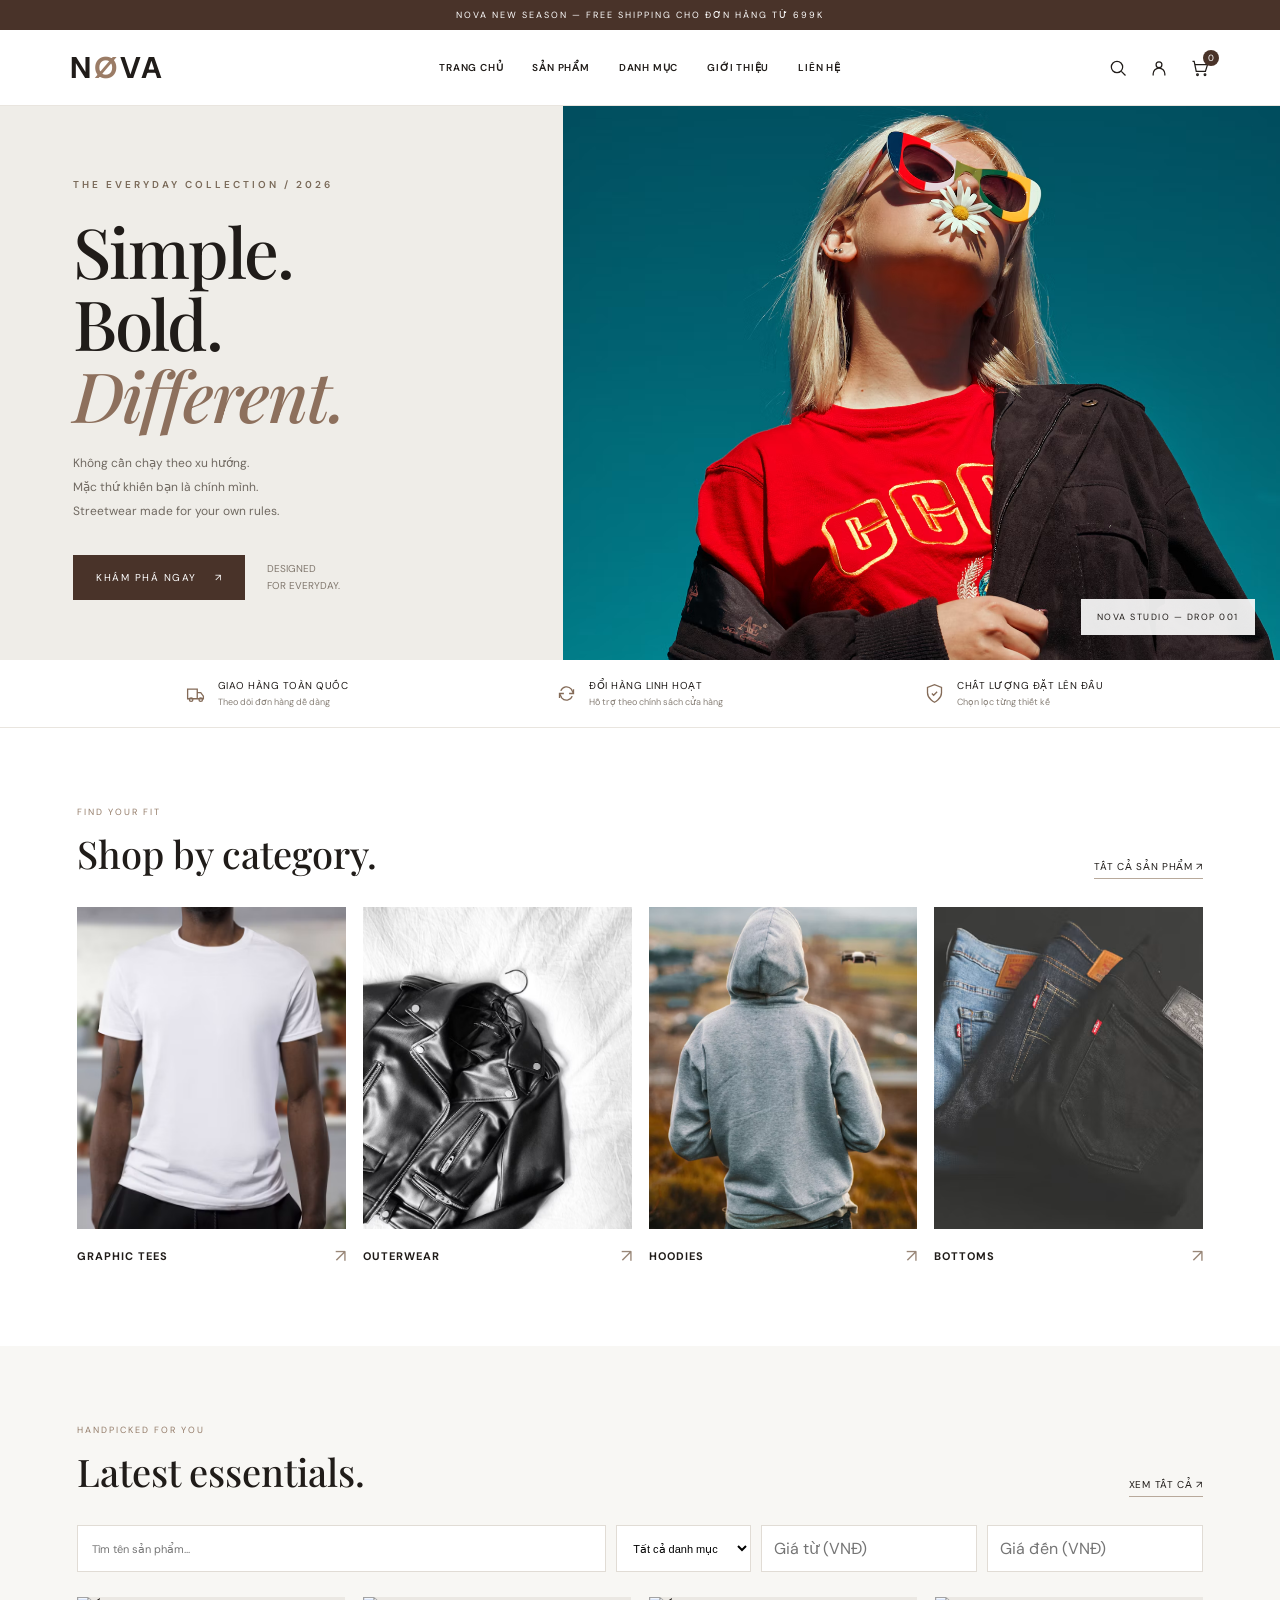
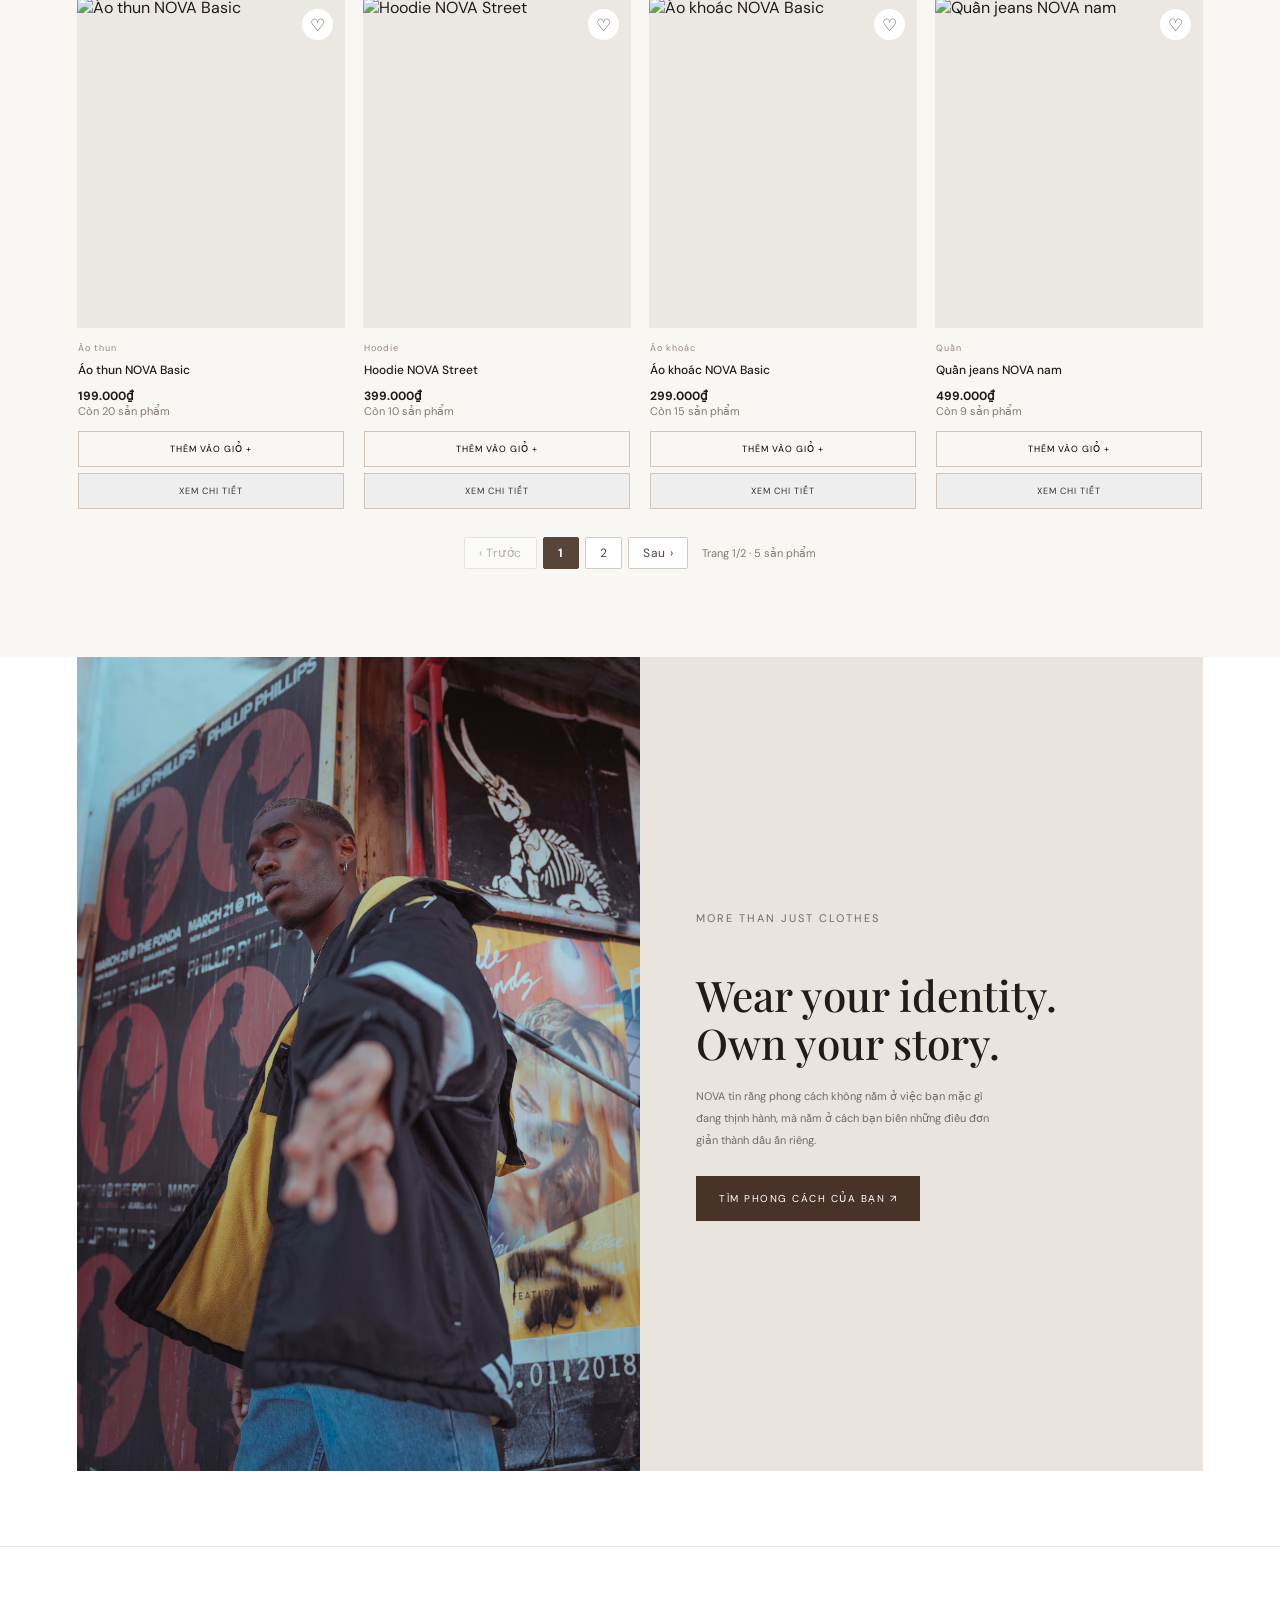
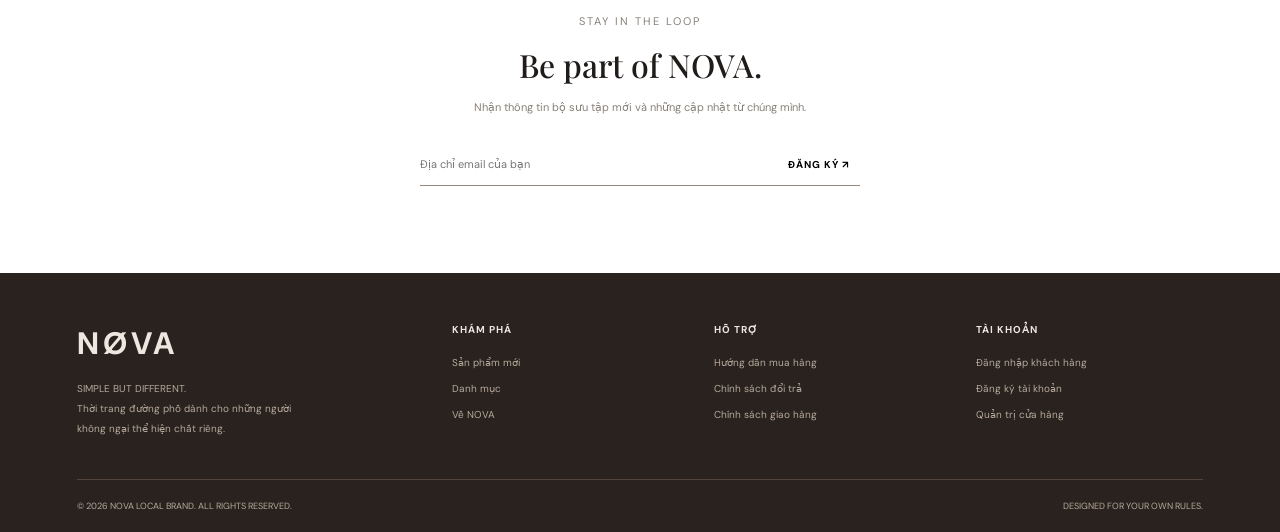
==== commit 95c043c9: "thêm 3 sản phẩm mới và làm phân trang" ====
--- a/index.html
+++ b/index.html
@@ -13,6 +13,20 @@
         rel="stylesheet">
 
     <link rel="stylesheet" href="assets/css/index.css">
+    <style>
+        /* Phân trang */
+        .pagination { display:flex; align-items:center; justify-content:center; gap:6px; flex-wrap:wrap; }
+        .page-btn {
+            padding: 7px 14px; border: 1px solid #d4c9be; background: #fff;
+            font-size: 12px; letter-spacing: .05em; cursor: pointer;
+            color: #57453a; transition: background .15s, color .15s;
+            border-radius: 2px;
+        }
+        .page-btn:hover:not(:disabled) { background: #57453a; color: #fff; }
+        .page-btn.active { background: #57453a; color: #fff; border-color: #57453a; font-weight: 700; }
+        .page-btn:disabled { opacity: .4; cursor: default; }
+        .page-info { font-size: 11px; color: #81786e; margin-left: 8px; }
+    </style>
 </head>
 
 <body>
@@ -184,7 +198,7 @@
                 <input id="productSearch" type="search" placeholder="Tìm tên sản phẩm..." oninput="renderProducts()"
                     style="padding:12px 14px;flex:1;min-width:180px;border:1px solid #e1dcd5;outline-color:#8d705d;background:white;font-size:11px">
 
-                <select id="categoryFilter" onchange="renderProducts()"
+                <select id="categoryFilter" onchange="currentPage=1;renderProducts()"
                     style="padding:12px;border:1px solid #e1dcd5;background:white;font-size:11px;min-width:135px">
                     <option value="">Tất cả danh mục</option>
                     <option value="Áo thun">Áo thun</option>
@@ -202,6 +216,7 @@
             <div class="product-grid" id="productGrid"></div>
             <p id="noProducts" style="display:none;text-align:center;padding:35px;font-size:12px;color:#81786e">Không
                 tìm thấy sản phẩm phù hợp.</p>
+            <div id="paginationBox" style="margin:28px 0 10px;text-align:center"></div>
         </section>
 
         <section class="editorial" id="story">
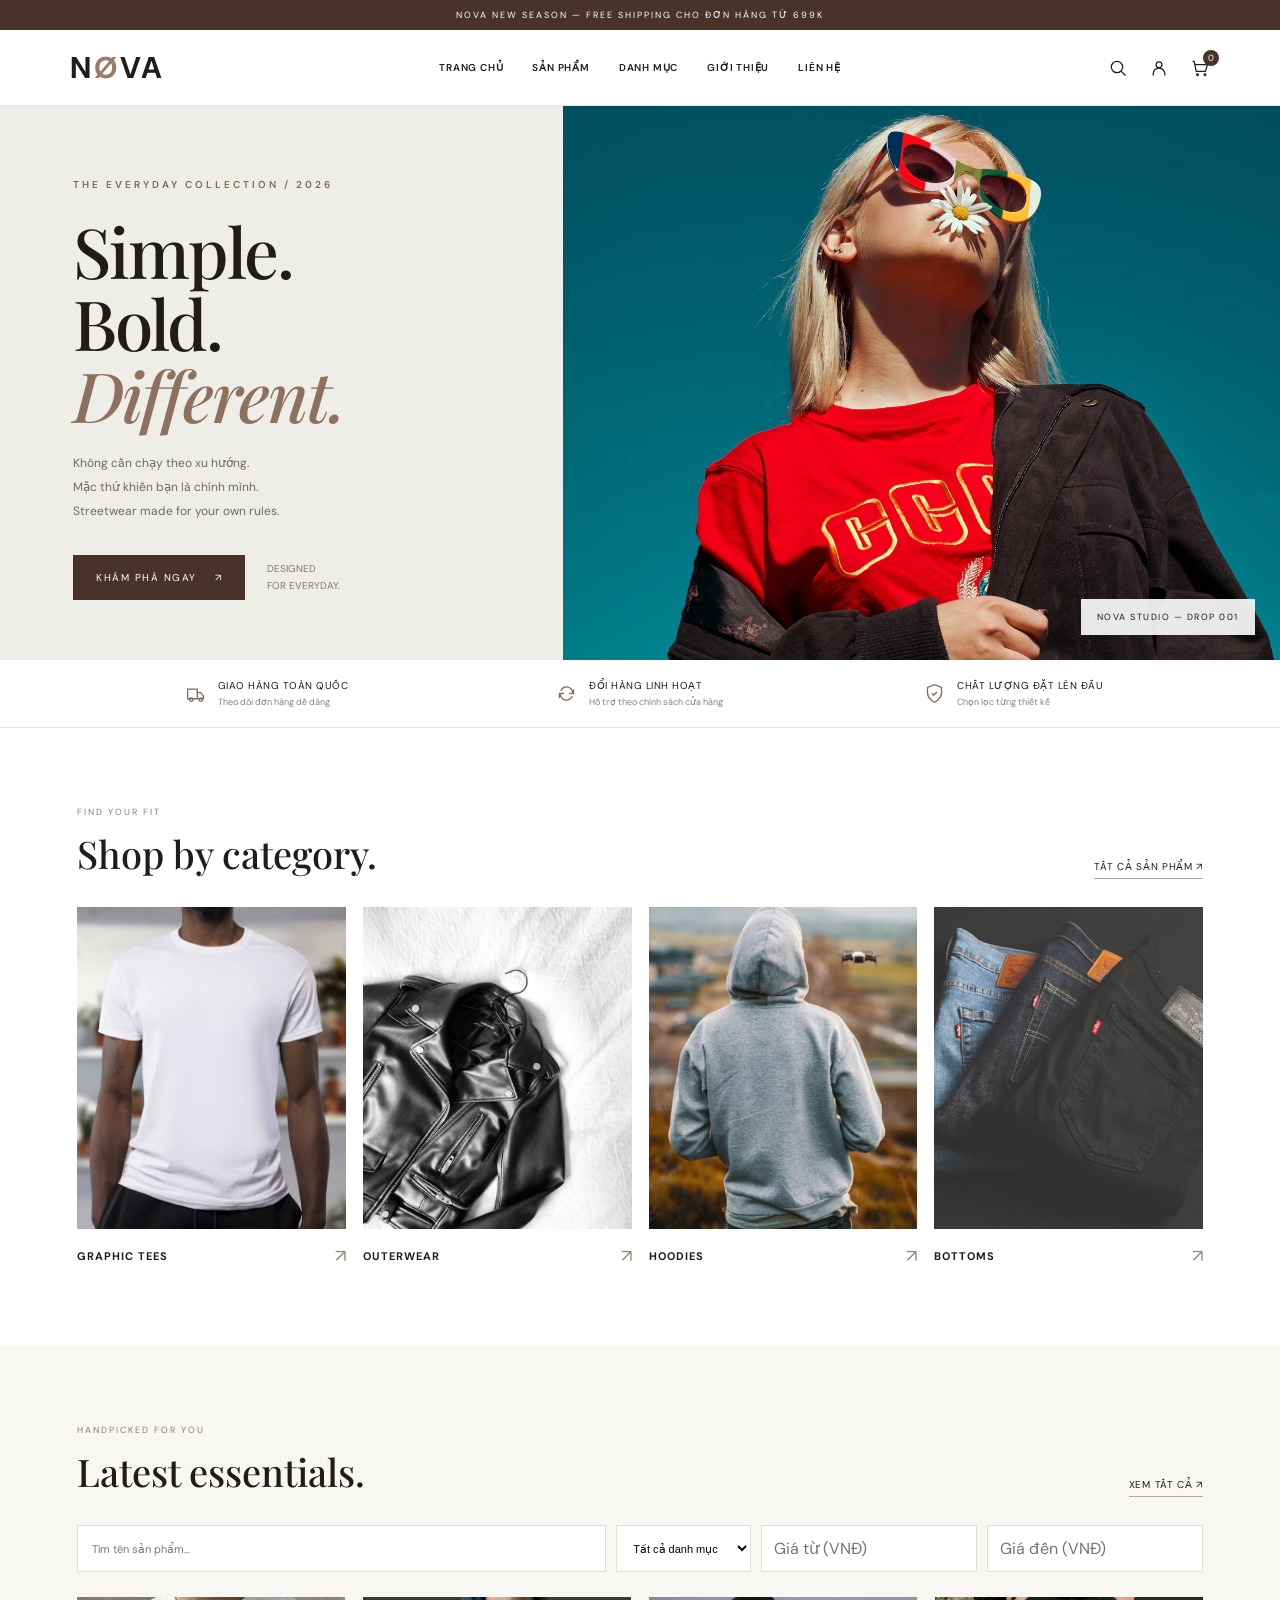
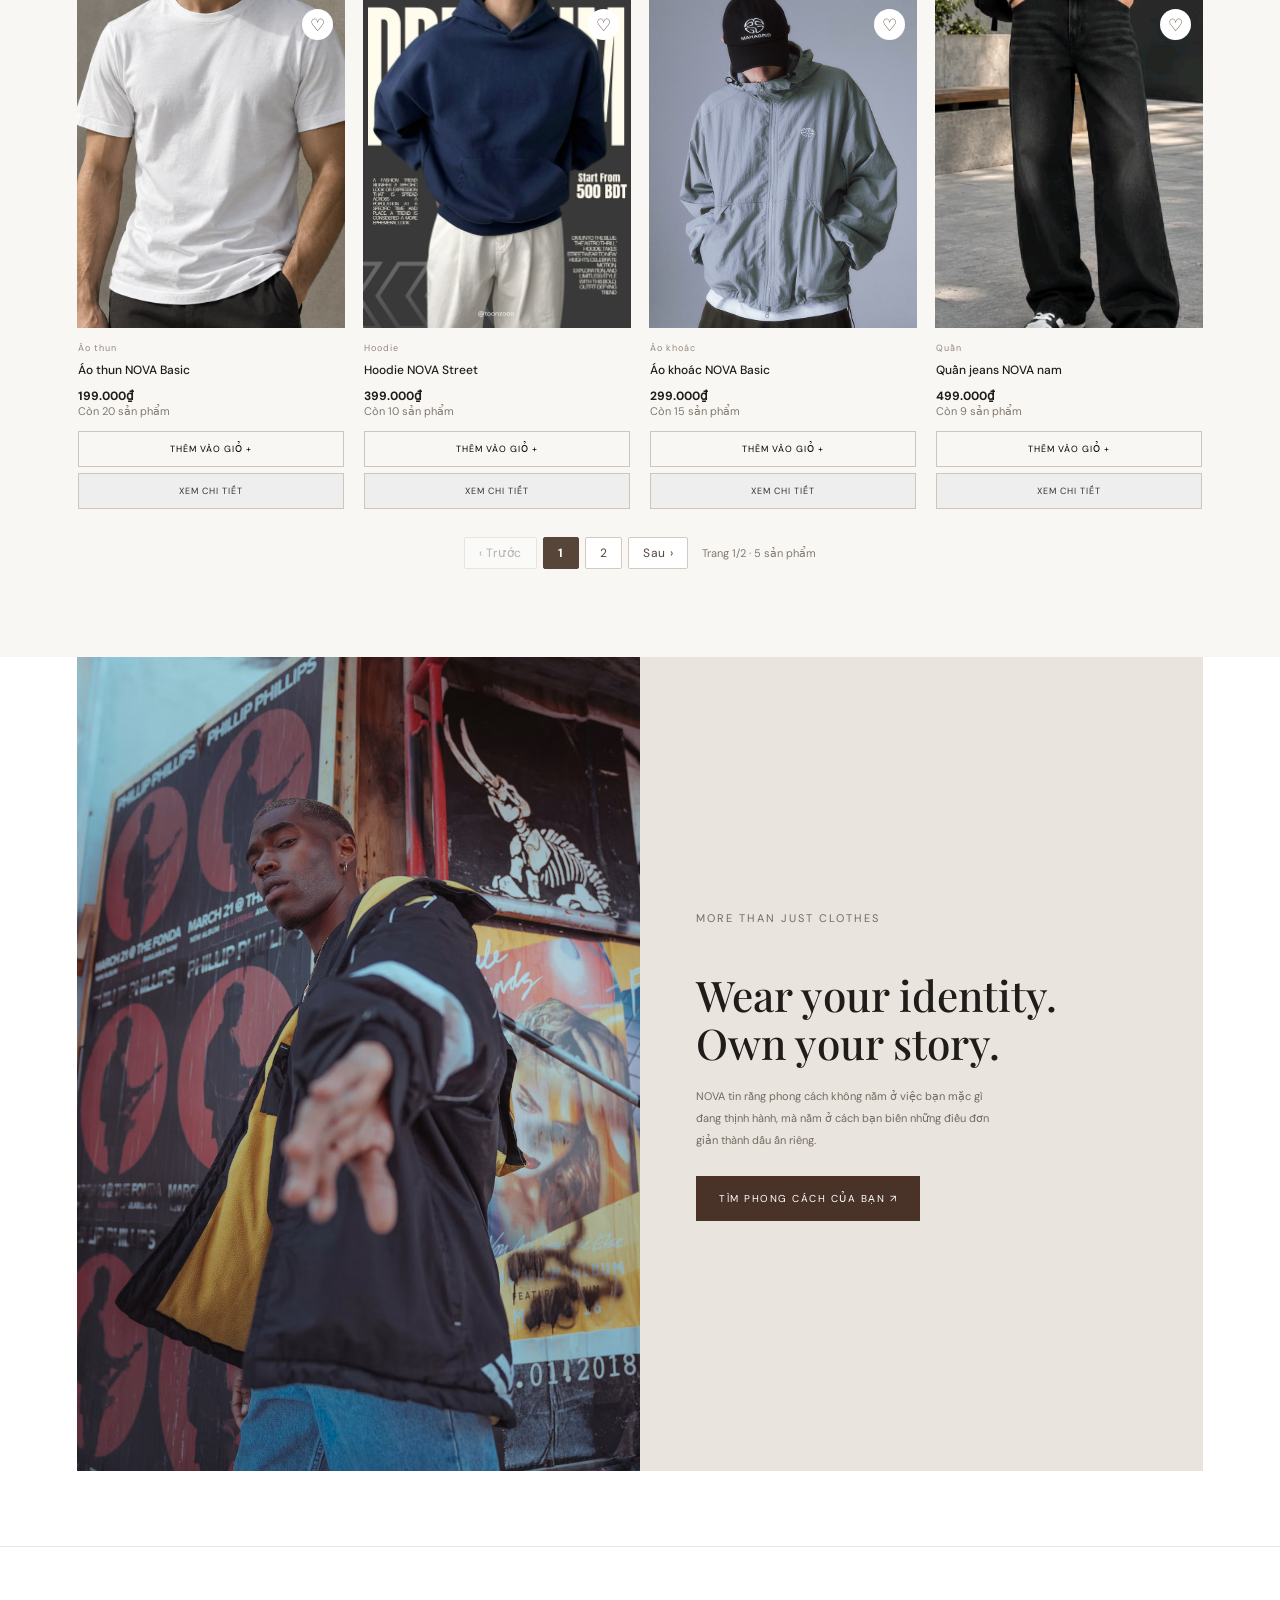
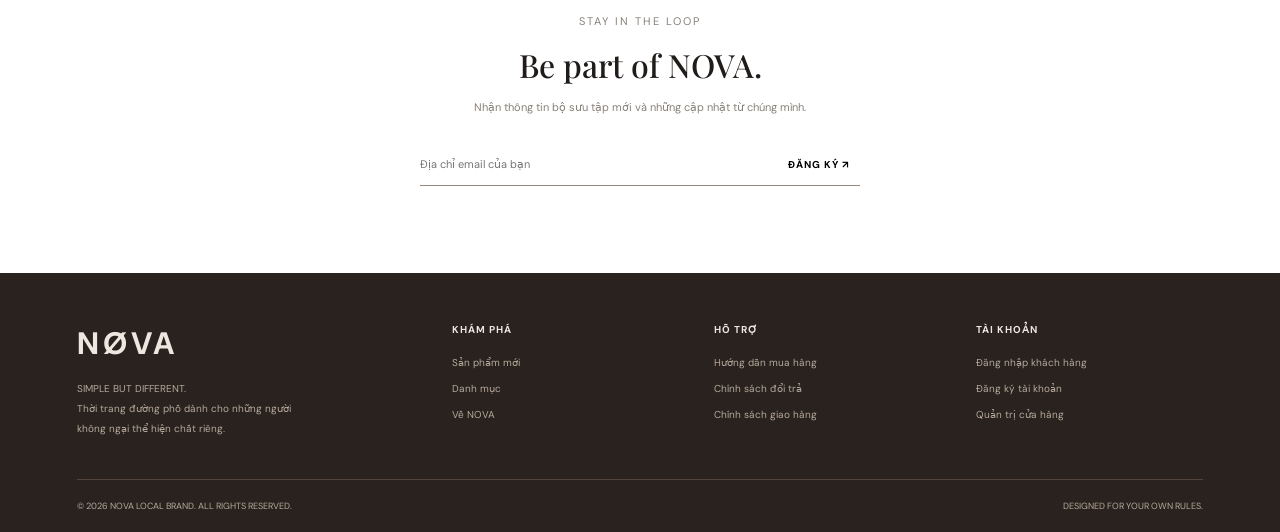
==== commit 870277bc: "thêm chức năng chèn ảnh khi thêm sản phẩm mới, fix trạng thái tồn kho khi hết hàng" ====
--- a/index.html
+++ b/index.html
@@ -15,17 +15,48 @@
     <link rel="stylesheet" href="assets/css/index.css">
     <style>
         /* Phân trang */
-        .pagination { display:flex; align-items:center; justify-content:center; gap:6px; flex-wrap:wrap; }
+        .pagination {
+            display: flex;
+            align-items: center;
+            justify-content: center;
+            gap: 6px;
+            flex-wrap: wrap;
+        }
+
         .page-btn {
-            padding: 7px 14px; border: 1px solid #d4c9be; background: #fff;
-            font-size: 12px; letter-spacing: .05em; cursor: pointer;
-            color: #57453a; transition: background .15s, color .15s;
+            padding: 7px 14px;
+            border: 1px solid #d4c9be;
+            background: #fff;
+            font-size: 12px;
+            letter-spacing: .05em;
+            cursor: pointer;
+            color: #57453a;
+            transition: background .15s, color .15s;
             border-radius: 2px;
         }
-        .page-btn:hover:not(:disabled) { background: #57453a; color: #fff; }
-        .page-btn.active { background: #57453a; color: #fff; border-color: #57453a; font-weight: 700; }
-        .page-btn:disabled { opacity: .4; cursor: default; }
-        .page-info { font-size: 11px; color: #81786e; margin-left: 8px; }
+
+        .page-btn:hover:not(:disabled) {
+            background: #57453a;
+            color: #fff;
+        }
+
+        .page-btn.active {
+            background: #57453a;
+            color: #fff;
+            border-color: #57453a;
+            font-weight: 700;
+        }
+
+        .page-btn:disabled {
+            opacity: .4;
+            cursor: default;
+        }
+
+        .page-info {
+            font-size: 11px;
+            color: #81786e;
+            margin-left: 8px;
+        }
     </style>
 </head>
 
